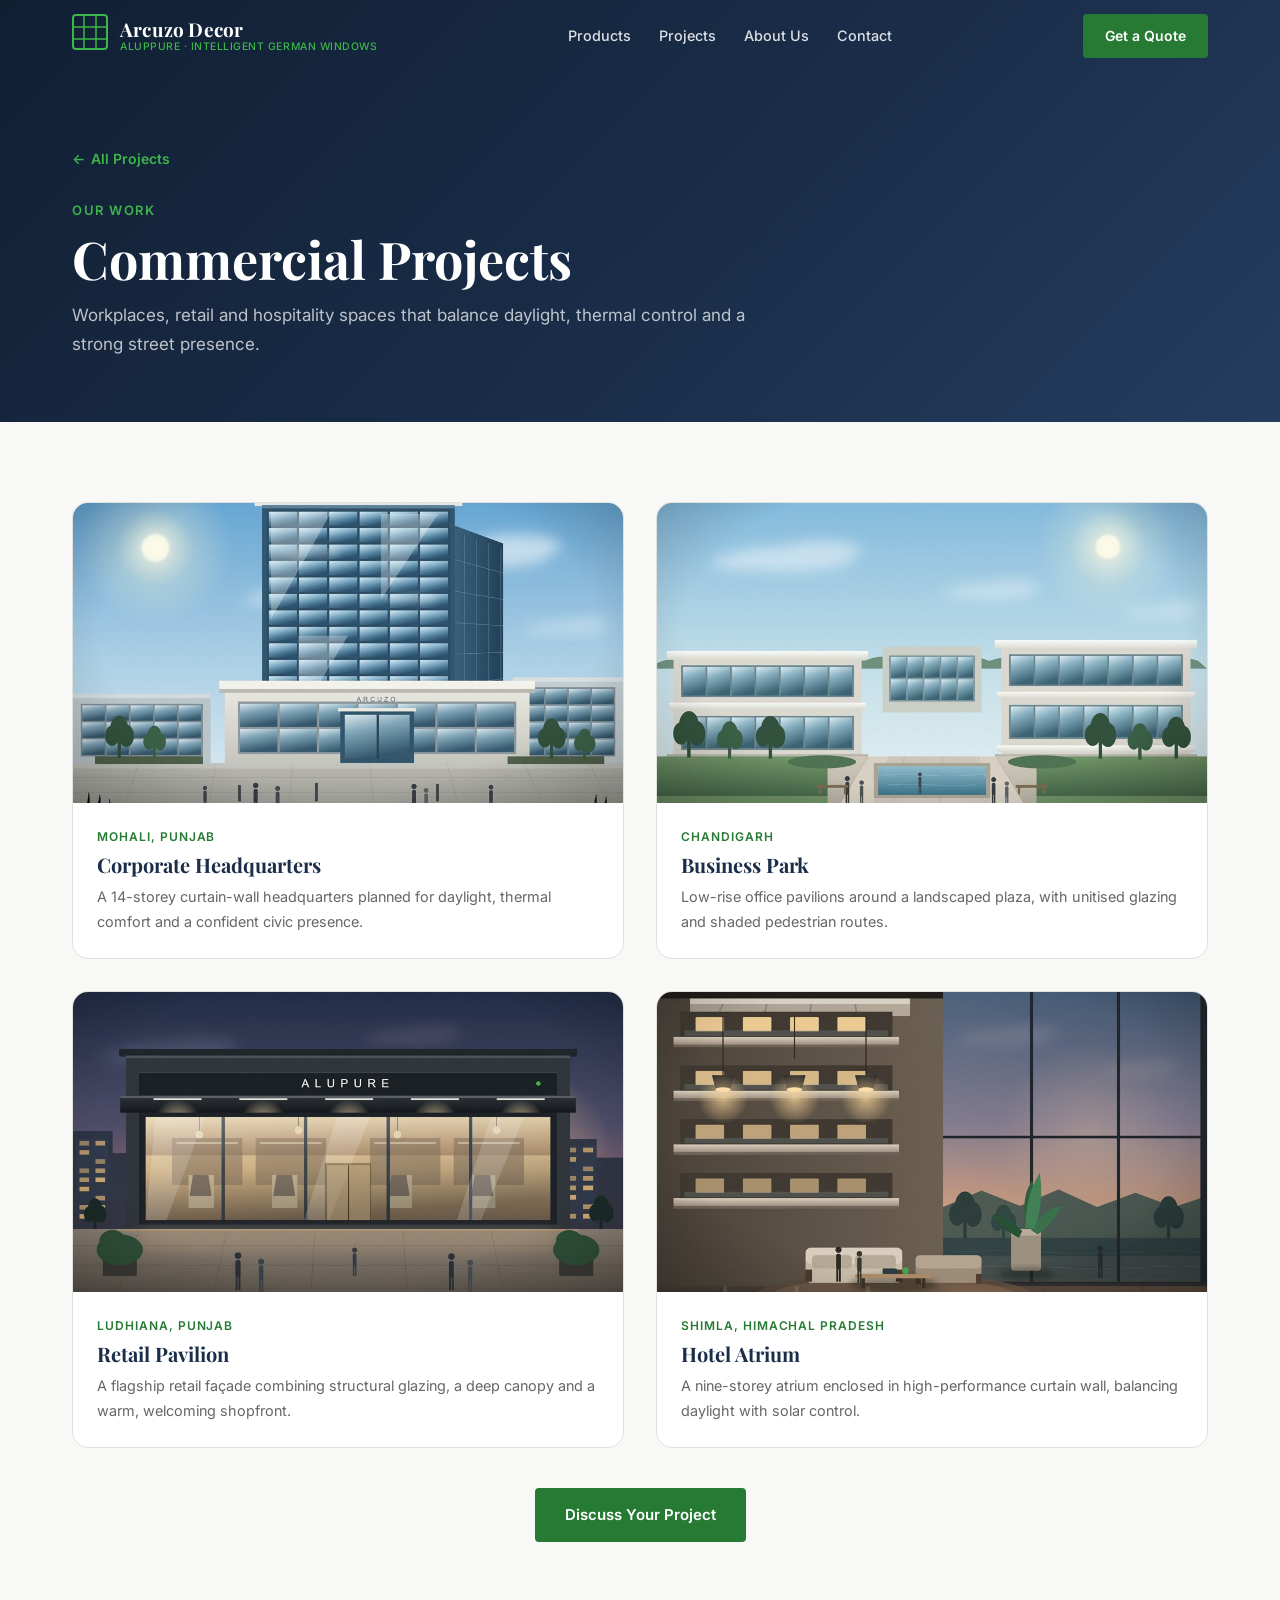
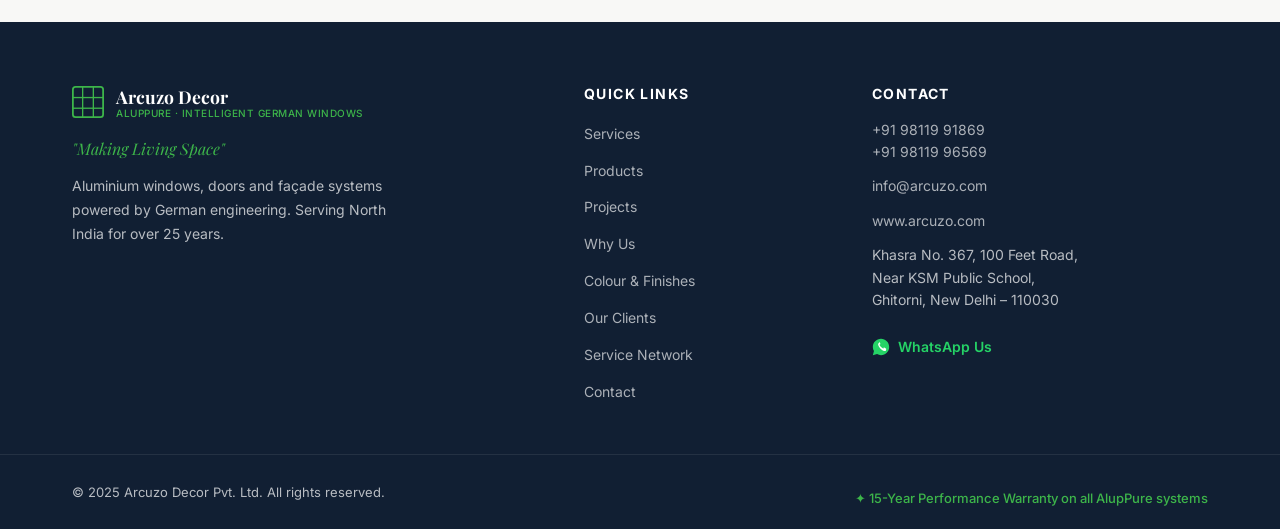
==== commercialproject.html @ b313586d "sections improved" ====
<!DOCTYPE html>
<html lang="en-GB">
<head>
  <meta charset="UTF-8" />
  <meta name="viewport" content="width=device-width, initial-scale=1.0" />
  <script>document.documentElement.classList.add('js');</script>
  <title>Commercial Projects – Arcuzo Decor</title>
  <meta name="description" content="Explore Arcuzo Decor's commercial aluminium glazing projects – offices, retail and hospitality spaces across North India." />
  <link rel="preconnect" href="https://fonts.googleapis.com" />
  <link rel="preconnect" href="https://fonts.gstatic.com" crossorigin />
  <link href="https://fonts.googleapis.com/css2?family=Inter:wght@300;400;500;600;700&family=Playfair+Display:wght@400;600;700&display=swap" rel="stylesheet" />
  <link rel="stylesheet" href="css/style.css" />
</head>
<body>

  <a href="#main" class="skip-link">Skip to content</a>

  <!-- ═══════════════════════════════ HEADER ═══════════════════════════════ -->
  <header id="site-header" role="banner">
    <div class="header-inner container">

      <a href="index.html#hero" class="logo" aria-label="Arcuzo Decor – Home">
        <span class="logo-icon" aria-hidden="true">
          <svg width="36" height="36" viewBox="0 0 36 36" fill="none" xmlns="http://www.w3.org/2000/svg" focusable="false">
            <rect x="1" y="1" width="34" height="34" rx="3" stroke="#3db54a" stroke-width="2"/>
            <line x1="12" y1="1" x2="12" y2="35" stroke="#3db54a" stroke-width="1.5"/>
            <line x1="24" y1="1" x2="24" y2="35" stroke="#3db54a" stroke-width="1.5"/>
            <line x1="1" y1="13" x2="35" y2="13" stroke="#3db54a" stroke-width="1.5"/>
            <line x1="1" y1="25" x2="35" y2="25" stroke="#3db54a" stroke-width="1.5"/>
          </svg>
        </span>
        <span class="logo-text">
          <span class="logo-brand">Arcuzo Decor</span>
          <span class="logo-sub">AlupPure · Intelligent German Windows</span>
        </span>
      </a>

      <nav id="main-nav" aria-label="Main navigation">
        <ul role="list">
          <li><a href="index.html#products">Products</a></li>
          <li><a href="index.html#projects">Projects</a></li>
          <li><a href="index.html#why-us">About Us</a></li>
          <li><a href="index.html#contact">Contact</a></li>
        </ul>
      </nav>

      <div class="header-actions">
        <a href="index.html#contact" class="btn btn-primary btn-sm">Get a Quote</a>
        <button
          id="hamburger"
          class="hamburger"
          aria-label="Toggle navigation menu"
          aria-expanded="false"
          aria-controls="main-nav"
        >
          <span class="hamburger-bar"></span>
          <span class="hamburger-bar"></span>
          <span class="hamburger-bar"></span>
        </button>
      </div>

    </div>
  </header>

  <main id="main" tabindex="-1">

    <!-- ═══════════════════════════ PAGE HERO ═══════════════════════════════ -->
    <section class="project-page-hero" aria-labelledby="page-heading">
      <div class="container">
        <a href="index.html#projects" class="back-link">
          <span aria-hidden="true">←</span> All Projects
        </a>
        <p class="section-eyebrow">Our Work</p>
        <h1 id="page-heading">Commercial Projects</h1>
        <p class="project-page-intro">
          Workplaces, retail and hospitality spaces that balance daylight,
          thermal control and a strong street presence.
        </p>
      </div>
    </section>

    <!-- ═══════════════════════════ PROJECT LIST ════════════════════════════ -->
    <section class="project-page-list" aria-label="Commercial project list">
      <div class="container">
        <div class="projects-grid">

          <article class="project-card fade-in">
            <div class="project-card-image">
              <img
                src="assets/images/projects/commercial-corporate-headquarters.jpg"
                alt="Glass corporate headquarters tower rising above a landscaped public plaza"
                width="1000"
                height="625"
                loading="lazy"
              />
            </div>
            <div class="project-card-body">
              <p class="project-location">Mohali, Punjab</p>
              <h2 class="project-name">Corporate Headquarters</h2>
              <p class="project-desc">
                A 14-storey curtain-wall headquarters planned for daylight,
                thermal comfort and a confident civic presence.
              </p>
            </div>
          </article>

          <article class="project-card fade-in">
            <div class="project-card-image">
              <img
                src="assets/images/projects/commercial-business-park.jpg"
                alt="Low-rise glass office pavilions around a landscaped business park plaza"
                width="1000"
                height="625"
                loading="lazy"
              />
            </div>
            <div class="project-card-body">
              <p class="project-location">Chandigarh</p>
              <h2 class="project-name">Business Park</h2>
              <p class="project-desc">
                Low-rise office pavilions around a landscaped plaza, with
                unitised glazing and shaded pedestrian routes.
              </p>
            </div>
          </article>

          <article class="project-card fade-in">
            <div class="project-card-image">
              <img
                src="assets/images/projects/commercial-retail-pavilion.jpg"
                alt="Flagship retail pavilion at dusk with a glowing glass storefront and deep canopy"
                width="1000"
                height="625"
                loading="lazy"
              />
            </div>
            <div class="project-card-body">
              <p class="project-location">Ludhiana, Punjab</p>
              <h2 class="project-name">Retail Pavilion</h2>
              <p class="project-desc">
                A flagship retail façade combining structural glazing, a deep
                canopy and a warm, welcoming shopfront.
              </p>
            </div>
          </article>

          <article class="project-card fade-in">
            <div class="project-card-image">
              <img
                src="assets/images/projects/commercial-hotel-atrium.jpg"
                alt="Hotel atrium with a multi-storey glass wall, indoor trees and lounge seating"
                width="1000"
                height="625"
                loading="lazy"
              />
            </div>
            <div class="project-card-body">
              <p class="project-location">Shimla, Himachal Pradesh</p>
              <h2 class="project-name">Hotel Atrium</h2>
              <p class="project-desc">
                A nine-storey atrium enclosed in high-performance curtain
                wall, balancing daylight with solar control.
              </p>
            </div>
          </article>

        </div><!-- /projects-grid -->

        <div class="projects-cta text-center">
          <a href="index.html#contact" class="btn btn-primary">Discuss Your Project</a>
        </div>
      </div>
    </section>

  </main>


  <!-- ═══════════════════════════════ FOOTER ════════════════════════════════ -->
  <footer id="site-footer" role="contentinfo">
    <div class="container footer-inner">

      <div class="footer-brand">
        <a href="index.html#hero" class="footer-logo" aria-label="Arcuzo Decor – Home">
          <svg width="32" height="32" viewBox="0 0 36 36" fill="none" xmlns="http://www.w3.org/2000/svg" aria-hidden="true" focusable="false">
            <rect x="1" y="1" width="34" height="34" rx="3" stroke="#3db54a" stroke-width="2"/>
            <line x1="12" y1="1" x2="12" y2="35" stroke="#3db54a" stroke-width="1.5"/>
            <line x1="24" y1="1" x2="24" y2="35" stroke="#3db54a" stroke-width="1.5"/>
            <line x1="1" y1="13" x2="35" y2="13" stroke="#3db54a" stroke-width="1.5"/>
            <line x1="1" y1="25" x2="35" y2="25" stroke="#3db54a" stroke-width="1.5"/>
          </svg>
          <span class="footer-logo-text">
            <span>Arcuzo Decor</span>
            <span class="footer-logo-sub">AlupPure · Intelligent German Windows</span>
          </span>
        </a>
        <p class="footer-tagline">"Making Living Space"</p>
        <p class="footer-desc">
          Aluminium windows, doors and façade systems powered by German engineering.
          Serving North India for over 25 years.
        </p>
      </div>

      <nav class="footer-nav" aria-label="Footer navigation">
        <h3>Quick Links</h3>
        <ul role="list">
          <li><a href="index.html#services">Services</a></li>
          <li><a href="index.html#products">Products</a></li>
          <li><a href="index.html#projects">Projects</a></li>
          <li><a href="index.html#why-us">Why Us</a></li>
          <li><a href="index.html#finishes">Colour &amp; Finishes</a></li>
          <li><a href="index.html#clients">Our Clients</a></li>
          <li><a href="index.html#network">Service Network</a></li>
          <li><a href="index.html#contact">Contact</a></li>
        </ul>
      </nav>

      <div class="footer-contact">
        <h3>Contact</h3>
        <address>
          <p>
            <a href="tel:+919811991869">+91 98119 91869</a><br />
            <a href="tel:+919811996569">+91 98119 96569</a>
          </p>
          <p><a href="mailto:info@arcuzo.com">info@arcuzo.com</a></p>
          <p>
            <a href="https://www.arcuzo.com" target="_blank" rel="noopener noreferrer">www.arcuzo.com</a>
          </p>
          <p>
            Khasra No. 367, 100 Feet Road,<br />
            Near KSM Public School,<br />
            Ghitorni, New Delhi – 110030
          </p>
        </address>
        <a
          href="https://wa.me/919811991869?text=Hello%2C%20I%27m%20interested%20in%20AlupPure%20windows%20and%20doors."
          class="footer-whatsapp"
          target="_blank"
          rel="noopener noreferrer"
          aria-label="Chat on WhatsApp"
        >
          <svg width="18" height="18" viewBox="0 0 22 22" fill="none" xmlns="http://www.w3.org/2000/svg" aria-hidden="true">
            <path d="M11 1C5.48 1 1 5.48 1 11C1 12.83 1.52 14.54 2.4 16L1 21L6.2 19.64C7.6 20.49 9.24 21 11 21C16.52 21 21 16.52 21 11C21 5.48 16.52 1 11 1Z" fill="#25D366"/>
            <path d="M8.5 6.5C8.5 6.5 7.5 6.5 7.5 7.5C7.5 8.5 8 10.5 10.5 13C13 15.5 15 16 16 16C17 16 17 15 17 15L17.5 13.5C17.5 13.5 17.5 13 17 12.75L15 11.75C15 11.75 14.5 11.5 14.25 12L13.75 13C13.75 13 12 12 11 11C10 10 9 8.25 9 8.25L10 7.75C10.5 7.5 10.25 7 10.25 7L9.25 5C9 4.5 8.5 6.5 8.5 6.5Z" fill="white"/>
          </svg>
          WhatsApp Us
        </a>
      </div>

    </div>

    <div class="footer-bottom">
      <div class="container footer-bottom-inner">
        <p>© 2025 Arcuzo Decor Pvt. Ltd. All rights reserved.</p>
        <p class="footer-warranty">✦ 15-Year Performance Warranty on all AlupPure systems</p>
      </div>
    </div>
  </footer>

  <script src="js/main.js"></script>
</body>
</html>
---- css/style.css ----
/* ============================================================
   Arcuzo Decor – AlupPure Website Stylesheet
   Author: Arcuzo Decor Pvt. Ltd.
   ============================================================ */

/* ── Custom Properties ──────────────────────────────────────── */
:root {
  --navy:       #1a2e4a;
  --navy-dark:  #111f33;
  --navy-light: #243d5f;
  --green:      #3db54a; /* bright brand accent – dark surfaces only */
  --green-ink:  #267a33; /* accessible green for text/buttons on light */
  --green-dark: #1f6129;
  --charcoal:   #2c2c2c;
  --off-white:  #f8f8f6;
  --white:      #ffffff;
  --text:       #333333;
  --text-muted: #666666;
  --border:     #e0e0dc;
  --shadow-sm:  0 2px 8px rgba(0, 0, 0, 0.08);
  --shadow-md:  0 4px 20px rgba(0, 0, 0, 0.12);
  --shadow-lg:  0 8px 40px rgba(0, 0, 0, 0.16);
  --radius-sm:  4px;
  --radius-md:  8px;
  --radius-lg:  16px;
  --transition: 0.25s ease;
  --header-h:   72px;
}

/* ── Reset ──────────────────────────────────────────────────── */
*,
*::before,
*::after {
  box-sizing: border-box;
  margin: 0;
  padding: 0;
}

html {
  scroll-behavior: smooth;
  scroll-padding-top: var(--header-h);
}

body {
  font-family: 'Inter', system-ui, -apple-system, sans-serif;
  font-size: clamp(0.9rem, 1vw + 0.5rem, 1.0625rem);
  line-height: 1.7;
  color: var(--text);
  background-color: var(--white);
  overflow-x: hidden;
}

img,
video {
  max-width: 100%;
  height: auto;
  display: block;
}

a {
  color: inherit;
  text-decoration: none;
}

ul[role="list"],
ul.finishes-list,
ul.states-list {
  list-style: none;
}

address {
  font-style: normal;
}

button {
  cursor: pointer;
  border: none;
  background: transparent;
  font-family: inherit;
}

/* ── Utility ────────────────────────────────────────────────── */
.container {
  max-width: 1200px;
  margin-inline: auto;
  padding-inline: clamp(1rem, 4vw, 2rem);
}

.text-center {
  text-align: center;
}

.sr-only {
  position: absolute;
  width: 1px;
  height: 1px;
  padding: 0;
  margin: -1px;
  overflow: hidden;
  clip: rect(0, 0, 0, 0);
  white-space: nowrap;
  border: 0;
}

/* ── Typography ─────────────────────────────────────────────── */
h1,
h2,
h3,
h4 {
  font-family: 'Playfair Display', Georgia, serif;
  line-height: 1.2;
  color: var(--navy);
  font-weight: 700;
}

h1 { font-size: clamp(2rem, 5vw + 0.5rem, 3.75rem); }
h2 { font-size: clamp(1.6rem, 3vw + 0.5rem, 2.5rem); margin-bottom: 1rem; }
h3 { font-size: clamp(1.1rem, 1.5vw + 0.5rem, 1.375rem); }
h4 { font-size: 1rem; font-weight: 600; }

p + p { margin-top: 0.75rem; }

.section-eyebrow {
  display: block;
  font-size: 0.8125rem;
  font-weight: 600;
  letter-spacing: 0.12em;
  text-transform: uppercase;
  color: var(--green-ink);
  margin-bottom: 0.5rem;
}

.section-intro {
  max-width: 640px;
  margin-inline: auto;
  margin-bottom: 3rem;
  color: var(--text-muted);
}

/* ── Buttons ────────────────────────────────────────────────── */
.btn {
  display: inline-flex;
  align-items: center;
  gap: 0.5rem;
  padding: 0.75rem 1.75rem;
  border-radius: var(--radius-sm);
  font-size: 0.9375rem;
  font-weight: 600;
  font-family: 'Inter', sans-serif;
  cursor: pointer;
  transition: background var(--transition), color var(--transition),
              transform var(--transition), box-shadow var(--transition);
  text-decoration: none;
  white-space: nowrap;
  border: 2px solid transparent;
}

.btn:focus-visible {
  outline: 3px solid var(--green-ink);
  outline-offset: 3px;
}

.btn-outline-light:focus-visible,
.header-actions .btn:focus-visible {
  outline-color: var(--green);
}

/* Skip link (visible on keyboard focus) */
.skip-link {
  position: fixed;
  top: 0;
  left: 1rem;
  z-index: 2000;
  transform: translateY(-150%);
  background: var(--navy-dark);
  color: var(--white);
  font-weight: 600;
  padding: 0.75rem 1.25rem;
  border-radius: 0 0 var(--radius-sm) var(--radius-sm);
  transition: transform 0.2s ease;
}

.skip-link:focus {
  transform: translateY(0);
  outline: 3px solid var(--green);
  outline-offset: 2px;
}

.btn-primary {
  background: var(--green-ink);
  color: var(--white);
  border-color: var(--green-ink);
}

.btn-primary:hover {
  background: var(--green-dark);
  border-color: var(--green-dark);
  transform: translateY(-2px);
  box-shadow: 0 6px 20px rgba(38, 122, 51, 0.35);
}

.btn-outline-light {
  background: transparent;
  color: var(--white);
  border-color: rgba(255, 255, 255, 0.7);
}

.btn-outline-light:hover {
  background: rgba(255, 255, 255, 0.12);
  border-color: var(--white);
  transform: translateY(-2px);
}

.btn-sm {
  padding: 0.5rem 1.25rem;
  font-size: 0.875rem;
}

.btn-full {
  width: 100%;
  justify-content: center;
}

/* ── HEADER ─────────────────────────────────────────────────── */
#site-header {
  position: fixed;
  top: 0;
  left: 0;
  right: 0;
  z-index: 1000;
  height: var(--header-h);
  transition: background var(--transition), box-shadow var(--transition),
              backdrop-filter var(--transition);
  background: transparent;
}

#site-header.scrolled {
  background: rgba(17, 31, 51, 0.92);
  backdrop-filter: blur(10px);
  -webkit-backdrop-filter: blur(10px);
  box-shadow: 0 2px 20px rgba(0, 0, 0, 0.3);
}

.header-inner {
  display: flex;
  align-items: center;
  justify-content: space-between;
  height: 100%;
  gap: 1.5rem;
}

/* Logo */
.logo {
  display: flex;
  align-items: center;
  gap: 0.75rem;
  text-decoration: none;
  flex-shrink: 0;
}

.logo-text {
  display: flex;
  flex-direction: column;
  line-height: 1.15;
}

.logo-brand {
  font-family: 'Playfair Display', serif;
  font-size: 1.1875rem;
  font-weight: 700;
  color: var(--white);
  letter-spacing: 0.01em;
}

.logo-sub {
  font-size: 0.65rem;
  color: var(--green);
  font-weight: 500;
  letter-spacing: 0.05em;
  text-transform: uppercase;
}

/* Nav */
#main-nav ul {
  display: flex;
  gap: 0.25rem;
  align-items: center;
}

#main-nav a {
  color: rgba(255, 255, 255, 0.85);
  font-size: 0.9rem;
  font-weight: 500;
  padding: 0.4rem 0.75rem;
  border-radius: var(--radius-sm);
  transition: color var(--transition), background var(--transition);
}

#main-nav a:hover,
#main-nav a:focus-visible {
  color: var(--white);
  background: rgba(255, 255, 255, 0.1);
}

#main-nav a:focus-visible {
  outline: 2px solid var(--green);
  outline-offset: 2px;
}

/* Header Actions */
.header-actions {
  display: flex;
  align-items: center;
  gap: 1rem;
}

/* Hamburger */
.hamburger {
  display: none;
  flex-direction: column;
  gap: 5px;
  padding: 8px;
  border-radius: var(--radius-sm);
  transition: background var(--transition);
}

.hamburger:hover {
  background: rgba(255, 255, 255, 0.1);
}

.hamburger:focus-visible {
  outline: 2px solid var(--green);
  outline-offset: 2px;
}

.hamburger-bar {
  display: block;
  width: 22px;
  height: 2px;
  background: var(--white);
  border-radius: 2px;
  transition: transform var(--transition), opacity var(--transition);
}

.hamburger[aria-expanded="true"] .hamburger-bar:nth-child(1) {
  transform: translateY(7px) rotate(45deg);
}

.hamburger[aria-expanded="true"] .hamburger-bar:nth-child(2) {
  opacity: 0;
  transform: scaleX(0);
}

.hamburger[aria-expanded="true"] .hamburger-bar:nth-child(3) {
  transform: translateY(-7px) rotate(-45deg);
}

/* ── HERO ───────────────────────────────────────────────────── */
#hero {
  position: relative;
  min-height: 100svh;
  display: flex;
  align-items: center;
  justify-content: center;
  overflow: hidden;
}

.hero-media {
  position: absolute;
  inset: 0;
  z-index: 0;
}

.hero-video {
  width: 100%;
  height: 100%;
  object-fit: cover;
}

.hero-overlay {
  position: absolute;
  inset: 0;
  background: linear-gradient(
    135deg,
    rgba(17, 31, 51, 0.78) 0%,
    rgba(17, 31, 51, 0.55) 60%,
    rgba(17, 31, 51, 0.72) 100%
  );
}

.hero-content {
  position: relative;
  z-index: 1;
  text-align: center;
  padding-top: calc(var(--header-h) + 2rem);
  padding-bottom: 4rem;
}

.hero-content .eyebrow {
  display: inline-block;
  font-size: 0.8125rem;
  font-weight: 600;
  letter-spacing: 0.15em;
  text-transform: uppercase;
  color: var(--green);
  margin-bottom: 1.25rem;
  padding: 0.4rem 1rem;
  border: 1px solid var(--green);
  border-radius: 100px;
}

.hero-content h1 {
  color: var(--white);
  max-width: 900px;
  margin-inline: auto;
  margin-bottom: 1.25rem;
  text-shadow: 0 2px 12px rgba(0, 0, 0, 0.3);
}

.hero-sub {
  color: rgba(255, 255, 255, 0.82);
  max-width: 600px;
  margin-inline: auto;
  margin-bottom: 2.5rem;
  font-size: clamp(1rem, 1.2vw + 0.5rem, 1.125rem);
}

.hero-ctas {
  display: flex;
  gap: 1rem;
  justify-content: center;
  flex-wrap: wrap;
}

.scroll-hint {
  position: absolute;
  bottom: 2rem;
  left: 50%;
  transform: translateX(-50%);
  z-index: 1;
}

.scroll-dot {
  display: block;
  width: 6px;
  height: 6px;
  background: var(--green);
  border-radius: 50%;
  animation: scrollBounce 1.8s ease-in-out infinite;
  margin: 0 auto;
}

@keyframes scrollBounce {
  0%, 100% { transform: translateY(0); opacity: 1; }
  50%        { transform: translateY(10px); opacity: 0.4; }
}

/* ── SERVICES / USP STRIP ───────────────────────────────────── */
#services {
  background: var(--navy);
  padding: 3.5rem 0;
}

.usp-strip {
  display: grid;
  grid-template-columns: repeat(auto-fit, minmax(220px, 1fr));
  gap: 2rem;
  list-style: none;
}

.usp-item {
  display: flex;
  flex-direction: column;
  align-items: center;
  text-align: center;
  gap: 0.75rem;
  padding: 1.5rem 1rem;
  border-radius: var(--radius-md);
  transition: background var(--transition);
}

.usp-item:hover {
  background: rgba(255, 255, 255, 0.06);
}

.usp-icon {
  color: var(--green);
  flex-shrink: 0;
}

.usp-title {
  color: var(--white);
  font-size: 1rem;
  font-weight: 700;
  font-family: 'Playfair Display', serif;
}

.usp-desc {
  color: rgba(255, 255, 255, 0.65);
  font-size: 0.875rem;
  line-height: 1.5;
}

/* ── ABOUT (merged into Why Us) ─────────────────────────────── */
.about-grid {
  display: grid;
  grid-template-columns: 1fr 1fr;
  gap: clamp(2rem, 5vw, 4rem);
  align-items: center;
}

.about-image {
  position: relative;
  border-radius: var(--radius-lg);
  overflow: hidden;
  aspect-ratio: 4 / 5;
}

.about-image img {
  width: 100%;
  height: 100%;
  object-fit: cover;
  border-radius: var(--radius-lg);
  box-shadow: var(--shadow-lg);
}

.about-image-badge {
  position: absolute;
  bottom: 1.5rem;
  right: 1.5rem;
  background: var(--green-ink);
  color: var(--white);
  border-radius: var(--radius-md);
  padding: 1rem 1.25rem;
  text-align: center;
  box-shadow: var(--shadow-md);
}

.badge-number {
  display: block;
  font-family: 'Playfair Display', serif;
  font-size: 2rem;
  font-weight: 700;
  line-height: 1;
}

.badge-label {
  font-size: 0.75rem;
  font-weight: 600;
  text-transform: uppercase;
  letter-spacing: 0.05em;
  opacity: 0.9;
}

.about-content p {
  color: var(--text-muted);
  margin-bottom: 1rem;
}

.about-motto {
  font-family: 'Playfair Display', serif;
  font-size: 1.125rem;
  color: var(--navy) !important;
  border-left: 3px solid var(--green-ink);
  padding-left: 1rem;
  margin: 1.25rem 0 !important;
  font-style: italic;
}

.about-tagline-quote {
  font-style: italic;
  color: var(--text-muted);
  font-size: 0.9375rem;
  border-left: 3px solid var(--border);
  padding-left: 1rem;
  margin-top: 1.25rem !important;
}

/* Values */
.values-grid {
  display: grid;
  grid-template-columns: repeat(3, 1fr);
  gap: 1rem;
  margin-top: 2rem;
}

.value-card {
  background: var(--white);
  border-radius: var(--radius-md);
  padding: 1.25rem 1rem;
  box-shadow: var(--shadow-sm);
  text-align: center;
  transition: box-shadow var(--transition), transform var(--transition);
}

.value-card:hover {
  box-shadow: var(--shadow-md);
  transform: translateY(-3px);
}

.value-icon {
  color: var(--green-ink);
  margin-bottom: 0.75rem;
  display: flex;
  justify-content: center;
}

.value-card h3 {
  font-size: 0.9375rem;
  margin-bottom: 0.4rem;
  color: var(--navy);
}

.value-card p {
  font-size: 0.8125rem;
  color: var(--text-muted);
  margin: 0 !important;
}

/* ── PRODUCTS ───────────────────────────────────────────────── */
#products {
  padding: 5rem 0;
  background: var(--white);
}

.products-grid {
  display: grid;
  grid-template-columns: repeat(4, minmax(0, 1fr));
  gap: 1.75rem;
  margin-top: 1rem;
}

.product-card {
  background: var(--white);
  border: 1px solid var(--border);
  border-radius: var(--radius-lg);
  overflow: hidden;
  display: flex;
  flex-direction: column;
  transition: box-shadow var(--transition), transform var(--transition);
}

.product-card:hover {
  box-shadow: var(--shadow-lg);
  transform: translateY(-6px);
}

.product-card-image {
  position: relative;
  height: 220px;
  overflow: hidden;
}

.product-card-image img {
  width: 100%;
  height: 100%;
  object-fit: cover;
  transition: transform 0.4s ease;
}

.product-card:hover .product-card-image img {
  transform: scale(1.05);
}

.product-badge {
  position: absolute;
  top: 0.75rem;
  left: 0.75rem;
  background: var(--green-ink);
  color: var(--white);
  font-size: 0.7rem;
  font-weight: 700;
  letter-spacing: 0.08em;
  text-transform: uppercase;
  padding: 0.25rem 0.625rem;
  border-radius: 100px;
}

.product-card-body {
  padding: 1.5rem;
  display: flex;
  flex-direction: column;
  flex-grow: 1;
}

.product-name {
  font-size: 1.125rem;
  margin-bottom: 0.5rem;
  color: var(--navy);
}

.product-category {
  font-size: 0.75rem;
  color: var(--green-ink);
  font-weight: 600;
  letter-spacing: 0.08em;
  text-transform: uppercase;
  margin-bottom: 0.35rem;
}

.product-desc {
  font-size: 0.9rem;
  color: var(--text-muted);
  margin-bottom: 1.25rem;
  flex-grow: 1;
}

.product-enquire {
  display: inline-flex;
  align-items: center;
  gap: 0.4rem;
  font-size: 0.875rem;
  font-weight: 600;
  color: var(--navy);
  border: 1.5px solid var(--border);
  border-radius: var(--radius-sm);
  padding: 0.5rem 1rem;
  align-self: flex-start;
  margin-top: auto;
  transition: border-color var(--transition), color var(--transition),
              background var(--transition);
}

.product-enquire:hover {
  border-color: var(--green-ink);
  color: var(--green-ink);
  background: rgba(38, 122, 51, 0.06);
}

.product-enquire:focus-visible {
  outline: 2px solid var(--green-ink);
  outline-offset: 2px;
}

/* ── WHY US ─────────────────────────────────────────────────── */
#why-us {
  padding: 5rem 0;
  background: var(--navy);
}

/* Matches the "Our Work" section-eyebrow styling */
#why-us #why-us-heading {
  font-family: 'Inter', system-ui, -apple-system, sans-serif;
  font-size: 0.8125rem;
  font-weight: 600;
  letter-spacing: 0.12em;
  line-height: 1.7;
  text-transform: uppercase;
  color: var(--green);
  margin-bottom: 0.5rem;
}
#why-us .section-intro { color: rgba(255, 255, 255, 0.65); }

/* About content merged into Why Us */
#why-us .about-content p { color: rgba(255, 255, 255, 0.68); }
#why-us .about-content .about-motto {
  color: var(--white) !important;
  border-left-color: var(--green);
}
#why-us .about-content .about-tagline-quote {
  color: rgba(255, 255, 255, 0.6);
  border-left-color: rgba(255, 255, 255, 0.2);
}
#why-us .value-card {
  background: rgba(255, 255, 255, 0.05);
  border: 1px solid rgba(255, 255, 255, 0.08);
  box-shadow: none;
}
#why-us .value-card:hover {
  background: rgba(255, 255, 255, 0.09);
  border-color: rgba(61, 181, 74, 0.4);
  box-shadow: none;
}
#why-us .value-card h3 { color: var(--white); }
#why-us .value-card p { color: rgba(255, 255, 255, 0.6); }
#why-us .value-icon { color: var(--green); }

.why-us-features { margin-top: 4rem; }

.why-us-subheading {
  font-size: clamp(1.5rem, 2.5vw, 2rem);
  margin-bottom: 2rem;
  color: var(--white);
}

.features-grid {
  display: grid;
  grid-template-columns: repeat(auto-fill, minmax(240px, 1fr));
  gap: 1.5rem;
  list-style: none;
}

.feature-card {
  background: rgba(255, 255, 255, 0.05);
  border: 1px solid rgba(255, 255, 255, 0.08);
  border-radius: var(--radius-md);
  padding: 1.75rem 1.5rem;
  transition: background var(--transition), border-color var(--transition),
              transform var(--transition);
}

.feature-card:hover {
  background: rgba(255, 255, 255, 0.09);
  border-color: rgba(61, 181, 74, 0.4);
  transform: translateY(-4px);
}

.feature-icon {
  color: var(--green);
  margin-bottom: 1rem;
}

.feature-card h3 {
  color: var(--white);
  font-size: 1rem;
  margin-bottom: 0.5rem;
}

.feature-card p {
  color: rgba(255, 255, 255, 0.6);
  font-size: 0.875rem;
}

/* ── PROJECTS ───────────────────────────────────────────────── */
#projects {
  padding: 5rem 0;
  background: var(--off-white);
}

.projects-grid {
  display: grid;
  grid-template-columns: repeat(2, minmax(0, 1fr));
  gap: 2rem;
}

.project-card {
  background: var(--white);
  border: 1px solid var(--border);
  border-radius: var(--radius-lg);
  overflow: hidden;
  display: flex;
  flex-direction: column;
  transition: box-shadow var(--transition), transform var(--transition);
}

.project-card:hover {
  box-shadow: var(--shadow-lg);
  transform: translateY(-6px);
}

.project-card-image {
  height: 300px;
  overflow: hidden;
}

.project-card-image img {
  width: 100%;
  height: 100%;
  object-fit: cover;
  transition: transform 0.45s ease;
}

.project-card:hover .project-card-image img {
  transform: scale(1.05);
}

.project-card-body {
  padding: 1.5rem;
  display: flex;
  flex-direction: column;
  flex-grow: 1;
}

.project-location {
  font-size: 0.75rem;
  color: var(--green-ink);
  font-weight: 600;
  letter-spacing: 0.08em;
  text-transform: uppercase;
  margin-bottom: 0.35rem;
}

.project-name {
  font-size: 1.25rem;
  color: var(--navy);
  margin-bottom: 0.5rem;
}

.project-desc {
  font-size: 0.9rem;
  color: var(--text-muted);
}

.projects-cta {
  margin-top: 2.5rem;
}

/* Projects overview (home page) */
.projects-overview {
  display: grid;
  grid-template-columns: repeat(2, minmax(0, 1fr));
  gap: 2rem;
}

.projects-overview .project-card-image {
  height: 340px;
}

.projects-overview .project-card-body {
  padding: 2rem;
}

.projects-overview .project-name {
  font-size: clamp(1.35rem, 2vw, 1.75rem);
}

.projects-overview .project-desc {
  margin-bottom: 1.5rem;
}

.project-know-more {
  margin-top: auto;
  align-self: flex-start;
}

/* Project detail pages */
.project-page-hero {
  padding: calc(var(--header-h) + 4.5rem) 0 4rem;
  background: linear-gradient(135deg, var(--navy-dark) 0%, var(--navy) 58%, var(--navy-light) 100%);
}

.project-page-hero .section-eyebrow {
  color: var(--green);
}

.project-page-hero h1 {
  font-family: 'Playfair Display', serif;
  font-size: clamp(2rem, 5vw, 3.25rem);
  line-height: 1.15;
  color: var(--white);
  margin-bottom: 0.75rem;
}

.project-page-intro {
  max-width: 62ch;
  color: rgba(255, 255, 255, 0.72);
}

.back-link {
  display: inline-flex;
  align-items: center;
  gap: 0.4rem;
  font-size: 0.875rem;
  font-weight: 600;
  color: var(--green);
  margin-bottom: 1.75rem;
}

.back-link:hover {
  color: var(--white);
}

.back-link:focus-visible {
  outline: 2px solid var(--green);
  outline-offset: 3px;
}

.project-page-list {
  padding: 5rem 0;
  background: var(--off-white);
}

/* ── FINISHES ───────────────────────────────────────────────── */
#finishes {
  padding: 5rem 0;
  background: var(--white);
}

.finishes-grid {
  display: grid;
  grid-template-columns: 1fr 1fr;
  gap: clamp(2rem, 5vw, 4rem);
  align-items: center;
}

.finishes-content h2 {
  margin-bottom: 1rem;
}

.finishes-content p {
  color: var(--text-muted);
  margin-bottom: 1.5rem;
}

.finishes-list {
  display: flex;
  flex-direction: column;
  gap: 1rem;
  margin-bottom: 2rem;
  list-style: none;
}

.finishes-list li {
  padding: 0.875rem 1rem;
  background: var(--off-white);
  border-radius: var(--radius-sm);
  border-left: 3px solid var(--green-ink);
  font-size: 0.9rem;
  color: var(--text);
}

/* ── FINISHES PALETTE SHOWCASE ──────────────────────────────── */
.palette-showcase {
  background: var(--off-white);
  border: 1px solid rgba(0, 0, 0, 0.08);
  border-radius: var(--radius-lg);
  padding: 1.75rem;
  box-shadow: var(--shadow-md);
  position: relative;
}

.palette-header {
  display: flex;
  flex-direction: column;
  gap: 0.875rem;
  margin-bottom: 1.25rem;
}

.palette-eyebrow {
  font-size: 0.75rem;
  font-weight: 700;
  text-transform: uppercase;
  letter-spacing: 0.08em;
  color: var(--green-ink);
}

.palette-heading {
  font-family: 'Playfair Display', serif;
  font-size: 1.35rem;
  font-weight: 600;
  color: var(--navy);
  margin-top: 0.15rem;
}

.palette-subtext {
  font-size: 0.825rem;
  color: var(--text-muted);
}

.palette-filters {
  display: flex;
  flex-wrap: wrap;
  gap: 0.4rem;
}

.palette-filter-btn {
  appearance: none;
  border: 1px solid rgba(26, 46, 74, 0.15);
  background: var(--white);
  color: var(--navy);
  font-family: 'Inter', sans-serif;
  font-size: 0.775rem;
  font-weight: 600;
  padding: 0.35rem 0.75rem;
  border-radius: 999px;
  cursor: pointer;
  transition: all 0.2s ease;
}

.palette-filter-btn:hover {
  background: var(--navy);
  color: var(--white);
  border-color: var(--navy);
}

.palette-filter-btn.active {
  background: var(--navy);
  color: var(--white);
  border-color: var(--navy);
  box-shadow: 0 2px 6px rgba(26, 46, 74, 0.2);
}

.swatches-grid {
  display: grid;
  grid-template-columns: repeat(4, 1fr);
  gap: 0.75rem;
  margin-bottom: 1.25rem;
}

.swatch-card {
  appearance: none;
  background: var(--white);
  border: 1.5px solid rgba(0, 0, 0, 0.08);
  border-radius: var(--radius-sm);
  padding: 0.5rem;
  display: flex;
  flex-direction: column;
  cursor: pointer;
  text-align: left;
  transition: transform 0.2s ease, box-shadow 0.2s ease, border-color 0.2s ease, opacity 0.25s ease;
  position: relative;
  outline: none;
}

.swatch-card:hover {
  transform: translateY(-2px);
  border-color: var(--navy);
  box-shadow: var(--shadow-sm);
}

.swatch-card:focus-visible {
  outline: 2px solid var(--green-ink);
  outline-offset: 2px;
}

.swatch-card.active {
  border-color: var(--green-ink);
  box-shadow: 0 0 0 2px var(--green-ink), 0 4px 12px rgba(38, 122, 51, 0.25);
  transform: translateY(-2px);
}

.swatch-card.is-hidden {
  display: none;
}

.swatch-color {
  width: 100%;
  height: 52px;
  border-radius: 4px;
  box-shadow: inset 0 0 0 1px rgba(0, 0, 0, 0.1);
  position: relative;
}

.swatch-color--light {
  box-shadow: inset 0 0 0 1px rgba(0, 0, 0, 0.18);
}

.swatch-info {
  display: flex;
  flex-direction: column;
  gap: 0.15rem;
  margin-top: 0.45rem;
}

.swatch-name {
  font-family: 'Inter', sans-serif;
  font-size: 0.72rem;
  font-weight: 600;
  color: var(--navy);
  line-height: 1.2;
  white-space: nowrap;
  overflow: hidden;
  text-overflow: ellipsis;
}

.swatch-tag {
  font-size: 0.625rem;
  font-weight: 700;
  text-transform: uppercase;
  letter-spacing: 0.04em;
}

.tag-metallic {
  color: #8a6418;
}

.tag-textured {
  color: #8e4336;
}

.tag-glossymatt {
  color: #1a2e4a;
}

.palette-footer {
  border-top: 1px solid rgba(0, 0, 0, 0.08);
  padding-top: 1rem;
  display: flex;
  flex-direction: column;
  gap: 0.65rem;
}

.palette-preview-bar {
  display: flex;
  align-items: center;
  gap: 0.875rem;
  background: var(--white);
  padding: 0.75rem 1rem;
  border-radius: var(--radius-sm);
  border: 1px solid rgba(0, 0, 0, 0.06);
}

.preview-chip {
  width: 36px;
  height: 36px;
  border-radius: 6px;
  flex-shrink: 0;
  box-shadow: 0 2px 6px rgba(0, 0, 0, 0.15), inset 0 0 0 1px rgba(0, 0, 0, 0.08);
  transition: background 0.3s ease;
}

.preview-details {
  display: flex;
  flex-direction: column;
  gap: 0.15rem;
}

.preview-name {
  font-size: 0.875rem;
  font-weight: 700;
  color: var(--navy);
}

.preview-meta {
  font-size: 0.725rem;
  color: var(--text-muted);
}

.palette-note {
  font-size: 0.75rem;
  color: var(--text-muted);
  text-align: center;
  margin: 0;
}

@media (max-width: 640px) {
  .swatches-grid {
    grid-template-columns: repeat(3, 1fr);
  }
}

@media (max-width: 480px) {
  .swatches-grid {
    grid-template-columns: repeat(2, 1fr);
  }
}

/* ── CLIENTS ────────────────────────────────────────────────── */
#clients {
  padding: 5rem 0;
  background: var(--off-white);
  overflow: hidden;
}

.clients-track-wrapper {
  overflow: hidden;
  mask-image: linear-gradient(to right, transparent 0%, black 10%, black 90%, transparent 100%);
  -webkit-mask-image: linear-gradient(to right, transparent 0%, black 10%, black 90%, transparent 100%);
  margin-block: 2.5rem 1rem;
}

.clients-track {
  display: flex;
  gap: 0;
  width: max-content;
  animation: tickerScroll 70s linear infinite;
}

@keyframes tickerScroll {
  from { transform: translateX(0); }
  to   { transform: translateX(-50%); }
}

.clients-track-wrapper:hover .clients-track {
  animation-play-state: paused;
}

.client-card {
  display: flex;
  flex-direction: column;
  align-items: center;
  justify-content: center;
  gap: 0.7rem;
  width: 190px;
  min-height: 122px;
  padding: 1.05rem 1rem 0.95rem;
  margin-right: 1.15rem;
  border: 1.5px solid var(--border);
  border-radius: var(--radius-md);
  background: var(--white);
  text-decoration: none;
  transition: border-color var(--transition), box-shadow var(--transition), transform var(--transition);
}

a.client-card:hover {
  border-color: var(--green-ink);
  box-shadow: var(--shadow-sm);
  transform: translateY(-2px);
}

a.client-card:focus-visible {
  outline: 2px solid var(--green-ink);
  outline-offset: 3px;
}

.client-logo-wrap {
  display: flex;
  align-items: center;
  justify-content: center;
  width: 100%;
  height: 46px;
}

.client-logo {
  width: auto;
  height: auto;
  max-width: 138px;
  max-height: 46px;
  object-fit: contain;
}

.client-name {
  display: flex;
  align-items: center;
  justify-content: center;
  min-height: 2.4em;
  font-family: 'Playfair Display', serif;
  font-size: 0.9375rem;
  font-weight: 600;
  line-height: 1.2;
  color: var(--navy);
  text-align: center;
}

.client-card--no-logo .client-name {
  font-size: 1.0625rem;
}

@media (max-width: 640px) {
  .client-card {
    width: 142px;
    min-height: 104px;
    padding: 0.85rem 0.6rem 0.75rem;
    margin-right: 0.8rem;
  }

  .client-logo-wrap { height: 36px; }

  .client-logo {
    max-width: 100px;
    max-height: 36px;
  }

  .client-name { font-size: 0.8125rem; }

  .client-card--no-logo .client-name { font-size: 0.9375rem; }
}

.clients-note {
  font-size: 0.875rem;
  color: var(--text-muted);
  font-style: italic;
  margin-top: 0.5rem;
}

/* ── NETWORK ────────────────────────────────────────────────── */
#network {
  padding: 5rem 0;
  background: var(--navy);
}

#network .section-eyebrow { color: var(--green); }
#network #network-heading { color: var(--white); margin-bottom: 3rem; }

.network-grid {
  display: grid;
  grid-template-columns: 1fr 2fr;
  gap: clamp(2rem, 5vw, 4rem);
  align-items: start;
}

.network-states h3,
.network-centres h3 {
  color: var(--white);
  margin-bottom: 1.25rem;
  font-size: 1.125rem;
  padding-bottom: 0.75rem;
  border-bottom: 2px solid var(--green);
  display: inline-block;
}

.states-list {
  display: flex;
  flex-direction: column;
  gap: 0.5rem;
}

.states-list li {
  color: rgba(255, 255, 255, 0.75);
  font-size: 0.9375rem;
  padding: 0.5rem 0;
  border-bottom: 1px solid rgba(255, 255, 255, 0.08);
  padding-left: 1.25rem;
  position: relative;
}

.states-list li::before {
  content: "";
  position: absolute;
  left: 0;
  top: 50%;
  transform: translateY(-50%);
  width: 6px;
  height: 6px;
  border-radius: 50%;
  background: var(--green);
}

.centres-grid {
  display: grid;
  grid-template-columns: repeat(auto-fill, minmax(200px, 1fr));
  gap: 1rem;
}

.centre-card {
  background: rgba(255, 255, 255, 0.05);
  border: 1px solid rgba(255, 255, 255, 0.1);
  border-radius: var(--radius-md);
  padding: 1.25rem;
  transition: background var(--transition), border-color var(--transition);
}

.centre-card:hover {
  background: rgba(255, 255, 255, 0.09);
  border-color: rgba(61, 181, 74, 0.4);
}

.centre-card h4 {
  color: var(--white);
  font-size: 0.9375rem;
  margin-bottom: 0.625rem;
  display: flex;
  align-items: center;
  gap: 0.5rem;
}

.badge-hq {
  background: var(--green-ink);
  color: var(--white);
  font-size: 0.6rem;
  font-weight: 700;
  letter-spacing: 0.05em;
  padding: 0.15rem 0.4rem;
  border-radius: 2px;
  font-family: 'Inter', sans-serif;
}

.centre-card address {
  color: rgba(255, 255, 255, 0.6);
  font-size: 0.8125rem;
  line-height: 1.6;
}

.centre-card a {
  color: var(--green);
  font-size: 0.8125rem;
  display: block;
  margin-top: 0.5rem;
  transition: color var(--transition);
}

.centre-card a:hover {
  color: #5dce69;
}

/* ── CONTACT ────────────────────────────────────────────────── */
#contact {
  padding: 5rem 0;
  background: var(--off-white);
}

.contact-grid {
  display: grid;
  grid-template-columns: 1fr 1.4fr;
  gap: clamp(2rem, 5vw, 4rem);
  align-items: start;
}

.contact-details h3 {
  margin-bottom: 1.5rem;
}

.contact-item {
  display: flex;
  gap: 0.875rem;
  margin-bottom: 1.25rem;
  align-items: flex-start;
}

.contact-icon {
  color: var(--green-ink);
  flex-shrink: 0;
  margin-top: 2px;
}

.contact-item > div {
  display: flex;
  flex-direction: column;
  gap: 0.15rem;
}

.contact-item strong {
  color: var(--navy);
  font-size: 0.8125rem;
  text-transform: uppercase;
  letter-spacing: 0.06em;
  font-weight: 700;
}

.contact-item a,
.contact-item span {
  font-size: 0.9375rem;
  color: var(--text-muted);
  transition: color var(--transition);
}

.contact-item a:hover { color: var(--green-ink); }

/* WhatsApp CTA */
.whatsapp-btn {
  display: inline-flex;
  align-items: center;
  gap: 0.625rem;
  margin-top: 1.5rem;
  background: #0e7a3f;
  color: var(--white);
  font-weight: 600;
  font-size: 0.9375rem;
  padding: 0.75rem 1.5rem;
  border-radius: var(--radius-sm);
  transition: background var(--transition), transform var(--transition),
              box-shadow var(--transition);
}

.whatsapp-btn:hover {
  background: #0b6635;
  transform: translateY(-2px);
  box-shadow: 0 4px 16px rgba(14, 122, 63, 0.4);
}

.whatsapp-btn:focus-visible {
  outline: 3px solid var(--green-ink);
  outline-offset: 3px;
}

/* Form */
.contact-form-wrapper {
  background: var(--white);
  border-radius: var(--radius-lg);
  padding: clamp(1.5rem, 3vw, 2.5rem);
  box-shadow: var(--shadow-md);
}

.enquiry-form {
  display: flex;
  flex-direction: column;
  gap: 1.25rem;
}

.form-row {
  display: grid;
  grid-template-columns: 1fr 1fr;
  gap: 1.25rem;
}

.form-group {
  display: flex;
  flex-direction: column;
  gap: 0.375rem;
}

.form-group label {
  font-size: 0.875rem;
  font-weight: 600;
  color: var(--charcoal);
}

.form-group label span {
  color: var(--green-ink);
}

.form-group input,
.form-group select,
.form-group textarea {
  width: 100%;
  padding: 0.6875rem 0.875rem;
  border: 1.5px solid var(--border);
  border-radius: var(--radius-sm);
  font-family: 'Inter', sans-serif;
  font-size: 0.9375rem;
  color: var(--text);
  background: var(--white);
  transition: border-color var(--transition), box-shadow var(--transition);
  appearance: none;
  -webkit-appearance: none;
}

.form-group select {
  background-image: url("data:image/svg+xml,%3Csvg xmlns='http://www.w3.org/2000/svg' width='12' height='8' viewBox='0 0 12 8'%3E%3Cpath d='M1 1l5 5 5-5' stroke='%23666' stroke-width='1.5' fill='none' stroke-linecap='round'/%3E%3C/svg%3E");
  background-repeat: no-repeat;
  background-position: right 0.875rem center;
  padding-right: 2.5rem;
}

.form-group input:focus,
.form-group select:focus,
.form-group textarea:focus {
  outline: none;
  border-color: var(--green-ink);
  box-shadow: 0 0 0 3px rgba(38, 122, 51, 0.15);
}

.form-group input.has-error,
.form-group select.has-error,
.form-group textarea.has-error {
  border-color: #b3261e;
}

.form-group input.has-error:focus,
.form-group select.has-error:focus,
.form-group textarea.has-error:focus {
  box-shadow: 0 0 0 3px rgba(179, 38, 30, 0.15);
}

.field-error {
  font-size: 0.8125rem;
  color: #b3261e;
  font-weight: 500;
  min-height: 1rem;
}

.field-hint {
  font-size: 0.8125rem;
  color: var(--text-muted);
}

/* Form notice */
.form-notice {
  display: flex;
  gap: 0.875rem;
  align-items: flex-start;
  background: #fff8e1;
  border: 1.5px solid #f0c040;
  border-radius: var(--radius-sm);
  padding: 1rem;
  color: #7a5a00;
}

.form-notice[hidden] { display: none; }

.form-notice svg {
  flex-shrink: 0;
  color: #c08000;
  margin-top: 2px;
}

.form-notice p { font-size: 0.9rem; line-height: 1.5; }

.form-privacy {
  font-size: 0.8rem;
  color: var(--text-muted);
  text-align: center;
  margin-top: -0.25rem;
}

/* ── FOOTER ─────────────────────────────────────────────────── */
#site-footer {
  background: var(--navy-dark);
  color: rgba(255, 255, 255, 0.7);
}

.footer-inner {
  display: grid;
  grid-template-columns: 2fr 1fr 1.5fr;
  gap: clamp(2rem, 5vw, 4rem);
  padding-top: 4rem;
  padding-bottom: 3rem;
}

.footer-logo {
  display: flex;
  align-items: center;
  gap: 0.75rem;
  margin-bottom: 1rem;
  text-decoration: none;
}

.footer-logo-text {
  display: flex;
  flex-direction: column;
  line-height: 1.2;
}

.footer-logo-text span:first-child {
  font-family: 'Playfair Display', serif;
  font-size: 1.1rem;
  font-weight: 700;
  color: var(--white);
}

.footer-logo-sub {
  font-size: 0.625rem;
  color: var(--green);
  font-weight: 500;
  letter-spacing: 0.05em;
  text-transform: uppercase;
}

.footer-tagline {
  font-family: 'Playfair Display', serif;
  font-style: italic;
  color: var(--green);
  font-size: 1rem;
  margin-bottom: 0.75rem;
}

.footer-desc {
  font-size: 0.875rem;
  line-height: 1.7;
  max-width: 320px;
}

.footer-nav h3,
.footer-contact h3 {
  color: var(--white);
  font-size: 0.875rem;
  text-transform: uppercase;
  letter-spacing: 0.1em;
  margin-bottom: 1rem;
  font-family: 'Inter', sans-serif;
  font-weight: 700;
}

.footer-nav ul {
  display: flex;
  flex-direction: column;
  gap: 0.5rem;
  list-style: none;
}

.footer-nav a {
  font-size: 0.875rem;
  color: rgba(255, 255, 255, 0.65);
  transition: color var(--transition);
}

.footer-nav a:hover { color: var(--green); }

.footer-contact address p {
  font-size: 0.875rem;
  margin-bottom: 0.5rem;
  line-height: 1.6;
}

.footer-contact a {
  color: rgba(255, 255, 255, 0.65);
  transition: color var(--transition);
}

.footer-contact a:hover { color: var(--green); }

.footer-whatsapp {
  display: inline-flex;
  align-items: center;
  gap: 0.5rem;
  margin-top: 1rem;
  color: #25D366 !important;
  font-weight: 600;
  font-size: 0.875rem;
  transition: color var(--transition);
}

.footer-whatsapp:hover { color: #3dea7a !important; }

/* Footer bottom bar */
.footer-bottom {
  border-top: 1px solid rgba(255, 255, 255, 0.08);
  padding: 1.25rem 0;
}

.footer-bottom-inner {
  display: flex;
  justify-content: space-between;
  align-items: center;
  gap: 1rem;
  flex-wrap: wrap;
}

.footer-bottom p {
  font-size: 0.8125rem;
}

.footer-warranty {
  color: var(--green) !important;
  font-weight: 500;
}

/* ── FADE-IN ANIMATION ────────────────────────────────────────
   Content is visible by default; only the .js class (set inline in
   <head>) opts in to the animation, so no-JS visitors see everything. */
.js .fade-in {
  opacity: 0;
  transform: translateY(24px);
  transition: opacity 0.6s ease, transform 0.6s ease;
}

.js .fade-in.visible {
  opacity: 1;
  transform: translateY(0);
}

/* ── RESPONSIVE – 1024px ────────────────────────────────────── */
@media (max-width: 1024px) {
  .about-grid,
  .finishes-grid {
    grid-template-columns: 1fr;
  }

  .about-image {
    width: 100%;
    max-width: 520px;
    max-height: 420px;
    margin-inline: auto;
  }

  .network-grid {
    grid-template-columns: 1fr;
  }

  .products-grid {
    grid-template-columns: repeat(2, minmax(0, 1fr));
  }

  .footer-inner {
    grid-template-columns: 1fr 1fr;
  }

  .footer-brand {
    grid-column: 1 / -1;
  }
}

/* ── RESPONSIVE – 768px ─────────────────────────────────────── */
@media (max-width: 768px) {
  :root { --header-h: 64px; }

  /* Header / Nav */
  .hamburger { display: flex; }

  #main-nav {
    position: fixed;
    top: var(--header-h);
    left: 0;
    right: 0;
    background: rgba(17, 31, 51, 0.97);
    backdrop-filter: blur(10px);
    -webkit-backdrop-filter: blur(10px);
    transform: translateY(-100%);
    opacity: 0;
    pointer-events: none;
    transition: transform 0.3s ease, opacity 0.3s ease;
    z-index: 999;
    border-top: 1px solid rgba(255, 255, 255, 0.08);
  }

  #main-nav.open {
    transform: translateY(0);
    opacity: 1;
    pointer-events: all;
  }

  #main-nav ul {
    flex-direction: column;
    padding: 1.5rem;
    gap: 0.25rem;
    align-items: stretch;
  }

  #main-nav a {
    display: block;
    padding: 0.75rem 1rem;
    font-size: 1rem;
    border-radius: var(--radius-sm);
  }

  /* Hero */
  .hero-ctas {
    flex-direction: column;
    align-items: center;
  }

  /* Values */
  .values-grid {
    grid-template-columns: 1fr;
  }

  /* Products */
  .products-grid {
    grid-template-columns: 1fr;
  }

  /* Features */
  .features-grid {
    grid-template-columns: 1fr 1fr;
  }

  /* Projects */
  .projects-grid,
  .projects-overview {
    grid-template-columns: 1fr;
  }

  .project-card-image,
  .projects-overview .project-card-image {
    height: 260px;
  }

  .project-page-hero {
    padding: calc(var(--header-h) + 3.5rem) 0 3rem;
  }

  .project-page-list {
    padding: 3.5rem 0;
  }

  /* Form */
  .form-row {
    grid-template-columns: 1fr;
  }

  /* Contact */
  .contact-grid {
    grid-template-columns: 1fr;
  }

  /* Footer */
  .footer-inner {
    grid-template-columns: 1fr;
  }

  .footer-brand {
    grid-column: auto;
  }

  .footer-bottom-inner {
    flex-direction: column;
    text-align: center;
  }

  /* Centres */
  .centres-grid {
    grid-template-columns: 1fr;
  }
}

/* ── RESPONSIVE – 480px ─────────────────────────────────────── */
@media (max-width: 480px) {
  .features-grid {
    grid-template-columns: 1fr;
  }

  .usp-strip {
    grid-template-columns: 1fr 1fr;
  }

  .header-actions .btn-sm {
    display: none;
  }
}

/* ── REDUCED MOTION ─────────────────────────────────────────── */
@media (prefers-reduced-motion: reduce) {
  html { scroll-behavior: auto; }

  *,
  *::before,
  *::after {
    animation-duration: 0.01ms !important;
    animation-iteration-count: 1 !important;
    transition-duration: 0.01ms !important;
  }

  .js .fade-in {
    opacity: 1;
    transform: none;
    transition: none;
  }

  .clients-track {
    animation: none;
  }

  .clients-track-wrapper {
    overflow-x: auto;
    mask-image: none;
    -webkit-mask-image: none;
  }

  .scroll-dot { animation: none; }
}
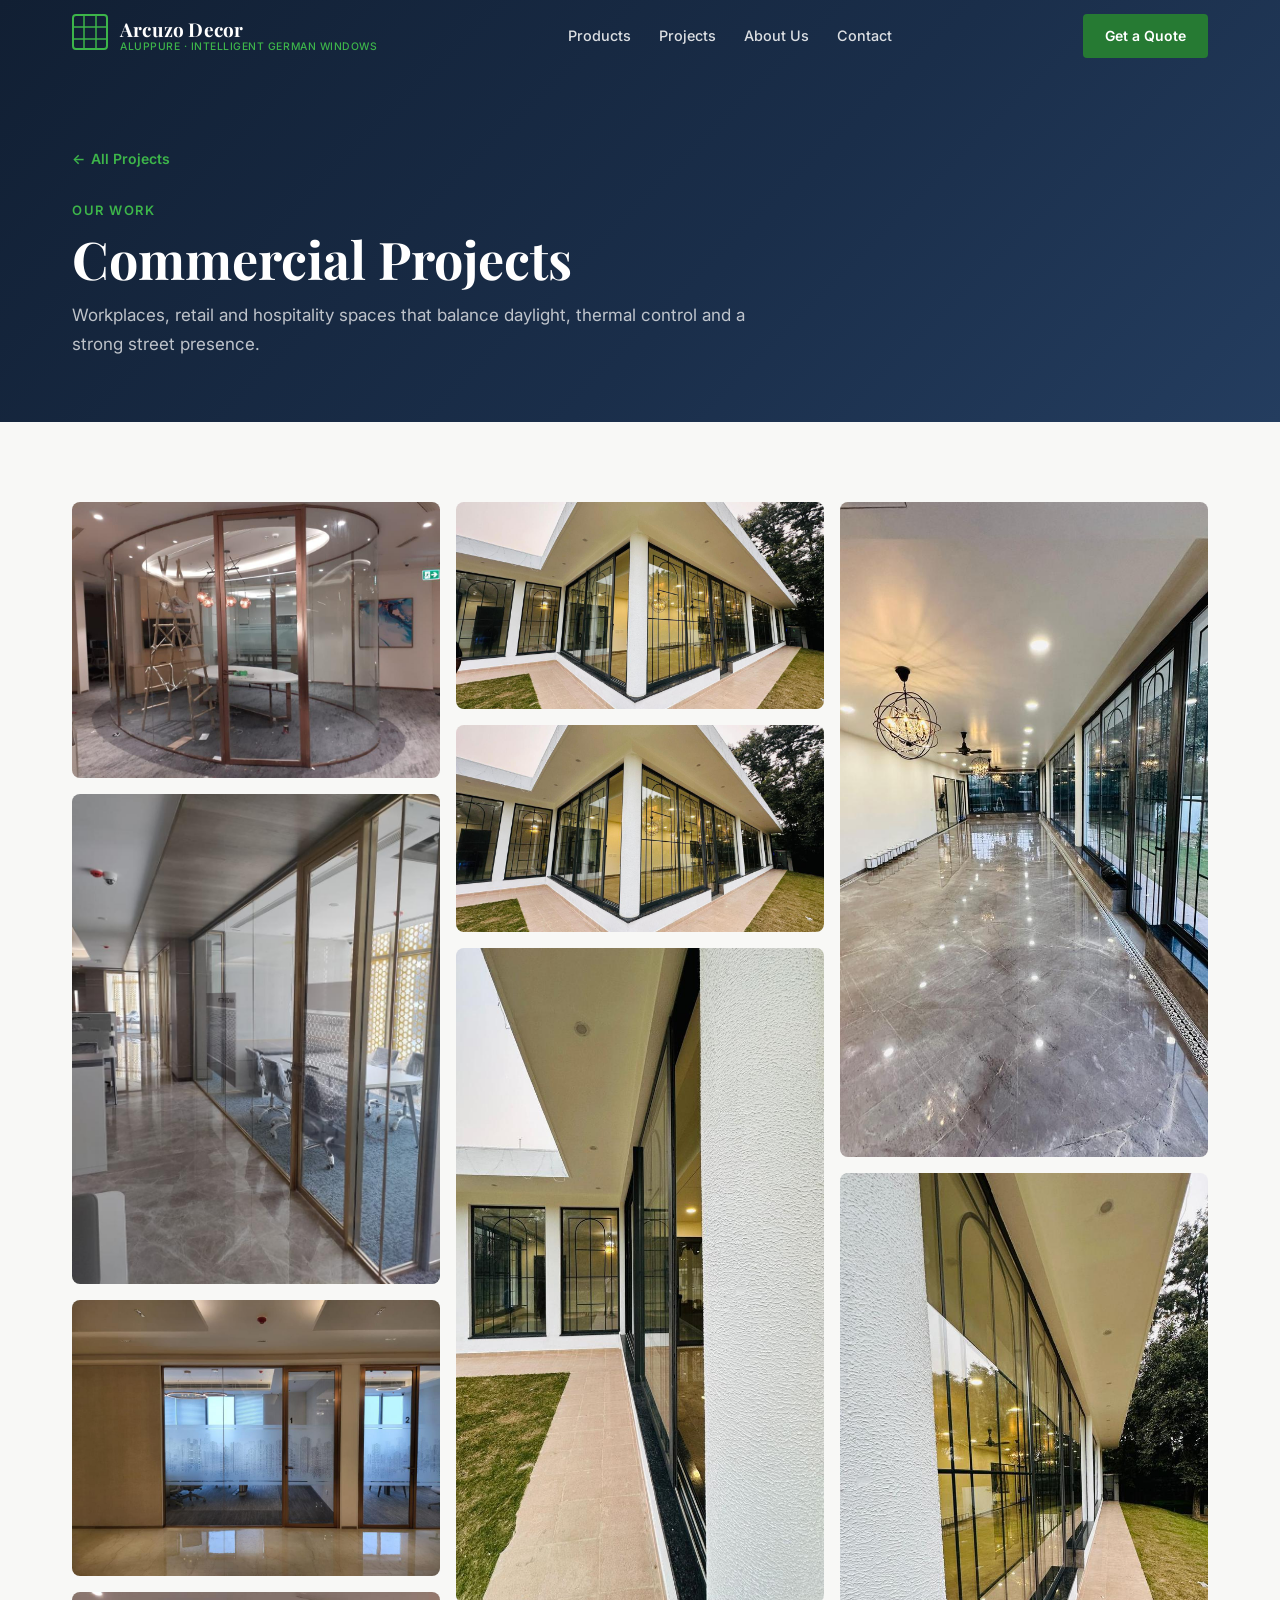
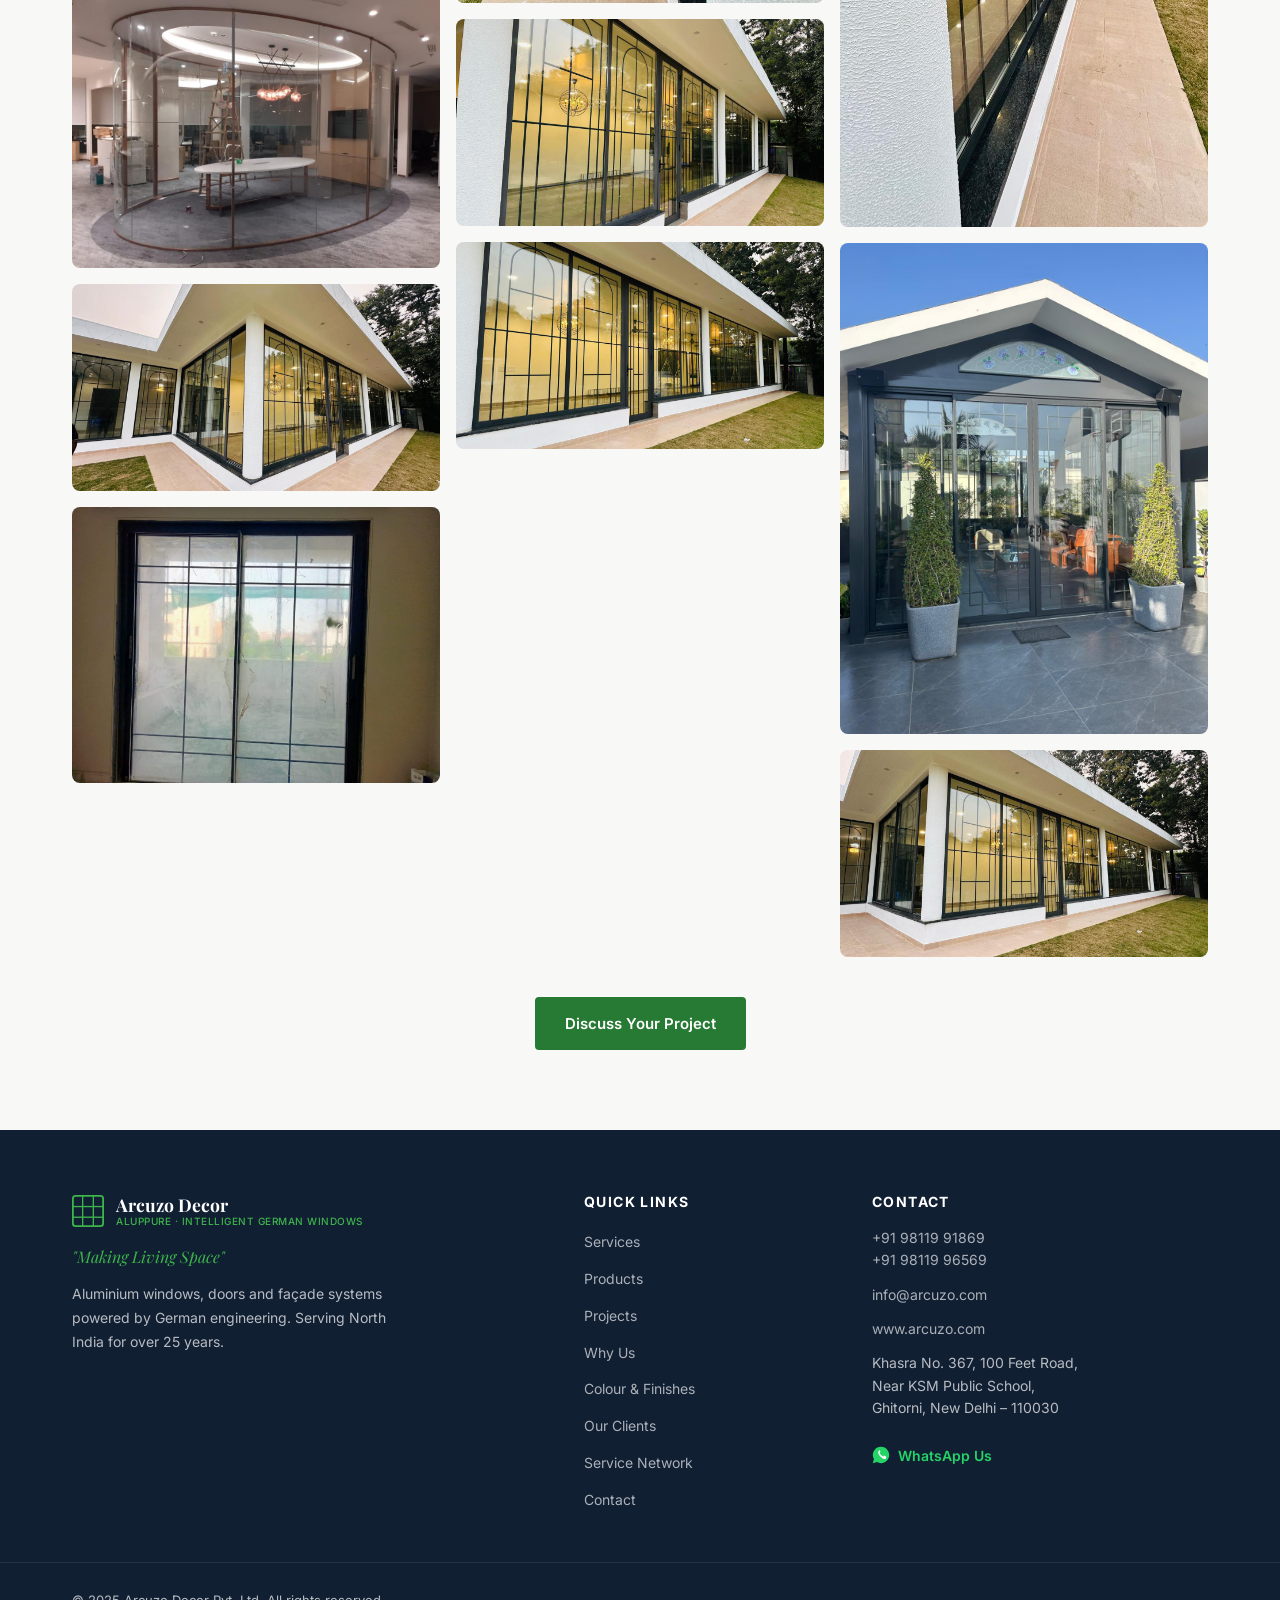
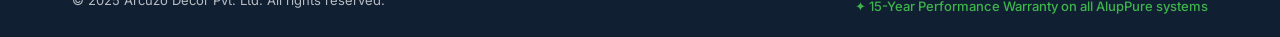
==== commit 782c177b: "added commertial/residential photo galary" ====
--- a/commercialproject.html
+++ b/commercialproject.html
@@ -80,91 +80,145 @@
     </section>
 
     <!-- ═══════════════════════════ PROJECT LIST ════════════════════════════ -->
-    <section class="project-page-list" aria-label="Commercial project list">
+    <section class="project-page-list" aria-label="Commercial project photo gallery">
       <div class="container">
-        <div class="projects-grid">
-
-          <article class="project-card fade-in">
-            <div class="project-card-image">
-              <img
-                src="assets/images/projects/commercial-corporate-headquarters.jpg"
-                alt="Glass corporate headquarters tower rising above a landscaped public plaza"
-                width="1000"
-                height="625"
-                loading="lazy"
-              />
-            </div>
-            <div class="project-card-body">
-              <p class="project-location">Mohali, Punjab</p>
-              <h2 class="project-name">Corporate Headquarters</h2>
-              <p class="project-desc">
-                A 14-storey curtain-wall headquarters planned for daylight,
-                thermal comfort and a confident civic presence.
-              </p>
-            </div>
-          </article>
-
-          <article class="project-card fade-in">
-            <div class="project-card-image">
-              <img
-                src="assets/images/projects/commercial-business-park.jpg"
-                alt="Low-rise glass office pavilions around a landscaped business park plaza"
-                width="1000"
-                height="625"
-                loading="lazy"
-              />
-            </div>
-            <div class="project-card-body">
-              <p class="project-location">Chandigarh</p>
-              <h2 class="project-name">Business Park</h2>
-              <p class="project-desc">
-                Low-rise office pavilions around a landscaped plaza, with
-                unitised glazing and shaded pedestrian routes.
-              </p>
-            </div>
-          </article>
-
-          <article class="project-card fade-in">
-            <div class="project-card-image">
-              <img
-                src="assets/images/projects/commercial-retail-pavilion.jpg"
-                alt="Flagship retail pavilion at dusk with a glowing glass storefront and deep canopy"
-                width="1000"
-                height="625"
-                loading="lazy"
-              />
-            </div>
-            <div class="project-card-body">
-              <p class="project-location">Ludhiana, Punjab</p>
-              <h2 class="project-name">Retail Pavilion</h2>
-              <p class="project-desc">
-                A flagship retail façade combining structural glazing, a deep
-                canopy and a warm, welcoming shopfront.
-              </p>
-            </div>
-          </article>
-
-          <article class="project-card fade-in">
-            <div class="project-card-image">
-              <img
-                src="assets/images/projects/commercial-hotel-atrium.jpg"
-                alt="Hotel atrium with a multi-storey glass wall, indoor trees and lounge seating"
-                width="1000"
-                height="625"
-                loading="lazy"
-              />
-            </div>
-            <div class="project-card-body">
-              <p class="project-location">Shimla, Himachal Pradesh</p>
-              <h2 class="project-name">Hotel Atrium</h2>
-              <p class="project-desc">
-                A nine-storey atrium enclosed in high-performance curtain
-                wall, balancing daylight with solar control.
-              </p>
-            </div>
-          </article>
-
-        </div><!-- /projects-grid -->
+        <div class="project-gallery">
+          <a class="gallery-link" href="assets/images/projects/commercial/commercial-01.jpeg" aria-label="View larger: Curved glass meeting room with bronze frames inside a commercial office fit-out">
+            <img
+              src="assets/images/projects/commercial/commercial-01.jpeg"
+              alt="Curved glass meeting room with bronze frames inside a commercial office fit-out"
+              width="1024"
+              height="768"
+              loading="lazy"
+            />
+          </a>
+          <a class="gallery-link" href="assets/images/projects/commercial/commercial-02.jpeg" aria-label="View larger: Office corridor lined with bronze-framed glass partitions and meeting rooms">
+            <img
+              src="assets/images/projects/commercial/commercial-02.jpeg"
+              alt="Office corridor lined with bronze-framed glass partitions and meeting rooms"
+              width="769"
+              height="1024"
+              loading="lazy"
+            />
+          </a>
+          <a class="gallery-link" href="assets/images/projects/commercial/commercial-03.jpeg" aria-label="View larger: Bronze-framed glass office partitions with a frosted cityscape film">
+            <img
+              src="assets/images/projects/commercial/commercial-03.jpeg"
+              alt="Bronze-framed glass office partitions with a frosted cityscape film"
+              width="1024"
+              height="768"
+              loading="lazy"
+            />
+          </a>
+          <a class="gallery-link" href="assets/images/projects/commercial/commercial-04.jpeg" aria-label="View larger: Another view of the curved glass meeting room with bronze frames and a round table">
+            <img
+              src="assets/images/projects/commercial/commercial-04.jpeg"
+              alt="Another view of the curved glass meeting room with bronze frames and a round table"
+              width="1024"
+              height="768"
+              loading="lazy"
+            />
+          </a>
+          <a class="gallery-link" href="assets/images/projects/commercial/commercial-05.jpeg" aria-label="View larger: White commercial building with black steel-framed glazing and arched mullions">
+            <img
+              src="assets/images/projects/commercial/commercial-05.jpeg"
+              alt="White commercial building with black steel-framed glazing and arched mullions"
+              width="1280"
+              height="718"
+              loading="lazy"
+            />
+          </a>
+          <a class="gallery-link" href="assets/images/projects/commercial/commercial-06.jpeg" aria-label="View larger: Black-framed sliding glass door with protective film during installation">
+            <img
+              src="assets/images/projects/commercial/commercial-06.jpeg"
+              alt="Black-framed sliding glass door with protective film during installation"
+              width="1280"
+              height="960"
+              loading="lazy"
+            />
+          </a>
+          <a class="gallery-link" href="assets/images/projects/commercial/commercial-07.jpeg" aria-label="View larger: Commercial building exterior with black steel-framed glass walls on a landscaped corner">
+            <img
+              src="assets/images/projects/commercial/commercial-07.jpeg"
+              alt="Commercial building exterior with black steel-framed glass walls on a landscaped corner"
+              width="1280"
+              height="720"
+              loading="lazy"
+            />
+          </a>
+          <a class="gallery-link" href="assets/images/projects/commercial/commercial-08.jpeg" aria-label="View larger: White rendered commercial building wrapped in black steel-framed glazing">
+            <img
+              src="assets/images/projects/commercial/commercial-08.jpeg"
+              alt="White rendered commercial building wrapped in black steel-framed glazing"
+              width="1280"
+              height="720"
+              loading="lazy"
+            />
+          </a>
+          <a class="gallery-link" href="assets/images/projects/commercial/commercial-09.jpeg" aria-label="View larger: Narrow side passage beside black-framed glass walls with paving and lawn">
+            <img
+              src="assets/images/projects/commercial/commercial-09.jpeg"
+              alt="Narrow side passage beside black-framed glass walls with paving and lawn"
+              width="720"
+              height="1280"
+              loading="lazy"
+            />
+          </a>
+          <a class="gallery-link" href="assets/images/projects/commercial/commercial-10.jpeg" aria-label="View larger: Black steel-framed glazing reflecting a chandelier in a commercial hall">
+            <img
+              src="assets/images/projects/commercial/commercial-10.jpeg"
+              alt="Black steel-framed glazing reflecting a chandelier in a commercial hall"
+              width="1280"
+              height="720"
+              loading="lazy"
+            />
+          </a>
+          <a class="gallery-link" href="assets/images/projects/commercial/commercial-11.jpeg" aria-label="View larger: Elevation of a commercial building with tall black-framed arched glazing">
+            <img
+              src="assets/images/projects/commercial/commercial-11.jpeg"
+              alt="Elevation of a commercial building with tall black-framed arched glazing"
+              width="1280"
+              height="720"
+              loading="lazy"
+            />
+          </a>
+          <a class="gallery-link" href="assets/images/projects/commercial/commercial-12.jpeg" aria-label="View larger: Long commercial hall with polished marble flooring, chandeliers and full-height glazing">
+            <img
+              src="assets/images/projects/commercial/commercial-12.jpeg"
+              alt="Long commercial hall with polished marble flooring, chandeliers and full-height glazing"
+              width="720"
+              height="1280"
+              loading="lazy"
+            />
+          </a>
+          <a class="gallery-link" href="assets/images/projects/commercial/commercial-13.jpeg" aria-label="View larger: Side walkway along a black-framed glass wall and landscaped garden">
+            <img
+              src="assets/images/projects/commercial/commercial-13.jpeg"
+              alt="Side walkway along a black-framed glass wall and landscaped garden"
+              width="720"
+              height="1280"
+              loading="lazy"
+            />
+          </a>
+          <a class="gallery-link" href="assets/images/projects/commercial/commercial-14.jpeg" aria-label="View larger: Entrance with black-framed sliding doors, decorative fanlight and potted topiary">
+            <img
+              src="assets/images/projects/commercial/commercial-14.jpeg"
+              alt="Entrance with black-framed sliding doors, decorative fanlight and potted topiary"
+              width="960"
+              height="1280"
+              loading="lazy"
+            />
+          </a>
+          <a class="gallery-link" href="assets/images/projects/commercial/commercial-15.jpeg" aria-label="View larger: Corner view of a white commercial building with black steel-framed glass walls">
+            <img
+              src="assets/images/projects/commercial/commercial-15.jpeg"
+              alt="Corner view of a white commercial building with black steel-framed glass walls"
+              width="1280"
+              height="720"
+              loading="lazy"
+            />
+          </a>
+        </div><!-- /project-gallery -->
 
         <div class="projects-cta text-center">
           <a href="index.html#contact" class="btn btn-primary">Discuss Your Project</a>
@@ -256,6 +310,23 @@
     </div>
   </footer>
 
+  <!-- ═══════════════════════════ PHOTO LIGHTBOX ═══════════════════════════ -->
+  <div class="lightbox" id="photo-lightbox" role="dialog" aria-modal="true" aria-label="Commercial project photo viewer" hidden>
+    <button type="button" class="lightbox-btn lightbox-close" aria-label="Close photo viewer">
+      <span aria-hidden="true">×</span>
+    </button>
+    <button type="button" class="lightbox-btn lightbox-prev" aria-label="Previous photo">
+      <span aria-hidden="true">←</span>
+    </button>
+    <figure class="lightbox-figure">
+      <img class="lightbox-image" alt="" />
+      <figcaption class="lightbox-caption" aria-live="polite"></figcaption>
+    </figure>
+    <button type="button" class="lightbox-btn lightbox-next" aria-label="Next photo">
+      <span aria-hidden="true">→</span>
+    </button>
+  </div>
+
   <script src="js/main.js"></script>
 </body>
 </html>
--- a/css/style.css
+++ b/css/style.css
@@ -833,6 +833,140 @@
   gap: 2rem;
 }
 
+/* Residential photo gallery (masonry-style columns preserve each photo's ratio) */
+.project-gallery {
+  columns: 3;
+  column-gap: 1rem;
+}
+
+.project-gallery a {
+  display: block;
+  margin-bottom: 1rem;
+  border-radius: var(--radius-md);
+  break-inside: avoid;
+  cursor: zoom-in;
+}
+
+.project-gallery a:focus-visible {
+  outline: 3px solid var(--green-ink);
+  outline-offset: 3px;
+}
+
+.project-gallery img {
+  display: block;
+  width: 100%;
+  height: auto;
+  border-radius: var(--radius-md);
+}
+
+/* Photo lightbox */
+body.lightbox-open {
+  overflow: hidden;
+}
+
+.lightbox {
+  position: fixed;
+  inset: 0;
+  z-index: 2000;
+  display: flex;
+  align-items: center;
+  justify-content: center;
+  gap: 1rem;
+  padding: clamp(3.5rem, 7vw, 5rem) clamp(1rem, 5vw, 4.5rem);
+  background: rgba(9, 16, 26, 0.94);
+  -webkit-backdrop-filter: blur(4px);
+  backdrop-filter: blur(4px);
+}
+
+.lightbox[hidden] {
+  display: none;
+}
+
+.lightbox-figure {
+  margin: 0;
+  display: flex;
+  flex-direction: column;
+  align-items: center;
+  gap: 0.75rem;
+  max-width: 100%;
+  max-height: 100%;
+}
+
+.lightbox-image {
+  max-width: 100%;
+  max-height: calc(100vh - 9rem);
+  width: auto;
+  height: auto;
+  object-fit: contain;
+  border-radius: var(--radius-sm);
+  box-shadow: 0 24px 80px rgba(0, 0, 0, 0.5);
+}
+
+.lightbox-caption {
+  color: rgba(255, 255, 255, 0.7);
+  font-size: 0.8125rem;
+  font-weight: 500;
+  letter-spacing: 0.08em;
+}
+
+.lightbox-btn {
+  flex-shrink: 0;
+  display: inline-flex;
+  align-items: center;
+  justify-content: center;
+  width: 46px;
+  height: 46px;
+  border-radius: 50%;
+  border: 1px solid rgba(255, 255, 255, 0.25);
+  background: rgba(255, 255, 255, 0.08);
+  color: var(--white);
+  font-size: 1.5rem;
+  line-height: 1;
+  cursor: pointer;
+  transition: background var(--transition), border-color var(--transition);
+}
+
+.lightbox-btn:hover {
+  background: rgba(255, 255, 255, 0.18);
+  border-color: rgba(255, 255, 255, 0.5);
+}
+
+.lightbox-btn:focus-visible {
+  outline: 2px solid var(--green);
+  outline-offset: 3px;
+}
+
+.lightbox-close {
+  position: absolute;
+  top: 1rem;
+  right: 1rem;
+}
+
+@media (max-width: 640px) {
+  .lightbox {
+    padding: 4rem 1rem 6rem;
+  }
+
+  .lightbox-image,
+  .lightbox-figure {
+    max-height: calc(100vh - 12rem);
+  }
+
+  .lightbox-prev,
+  .lightbox-next {
+    position: absolute;
+    bottom: 1.5rem;
+  }
+
+  .lightbox-prev {
+    left: calc(50% - 3.5rem);
+  }
+
+  .lightbox-next {
+    right: calc(50% - 3.5rem);
+  }
+}
+
 .project-card {
   background: var(--white);
   border: 1px solid var(--border);
@@ -1309,6 +1443,16 @@
   object-fit: contain;
 }
 
+/* Square emblem logos get a little more height so they stay legible */
+.client-logo--tall {
+  max-width: 56px;
+  max-height: 56px;
+}
+
+.client-card:has(.client-logo--tall) .client-logo-wrap {
+  height: 56px;
+}
+
 .client-name {
   display: flex;
   align-items: center;
@@ -1340,6 +1484,13 @@
     max-width: 100px;
     max-height: 36px;
   }
+
+  .client-logo--tall {
+    max-width: 44px;
+    max-height: 44px;
+  }
+
+  .client-card:has(.client-logo--tall) .client-logo-wrap { height: 44px; }
 
   .client-name { font-size: 0.8125rem; }
 
@@ -1831,6 +1982,10 @@
     grid-template-columns: repeat(2, minmax(0, 1fr));
   }
 
+  .project-gallery {
+    columns: 2;
+  }
+
   .footer-inner {
     grid-template-columns: 1fr 1fr;
   }
@@ -1963,6 +2118,10 @@
     grid-template-columns: 1fr 1fr;
   }
 
+  .project-gallery {
+    columns: 1;
+  }
+
   .header-actions .btn-sm {
     display: none;
   }
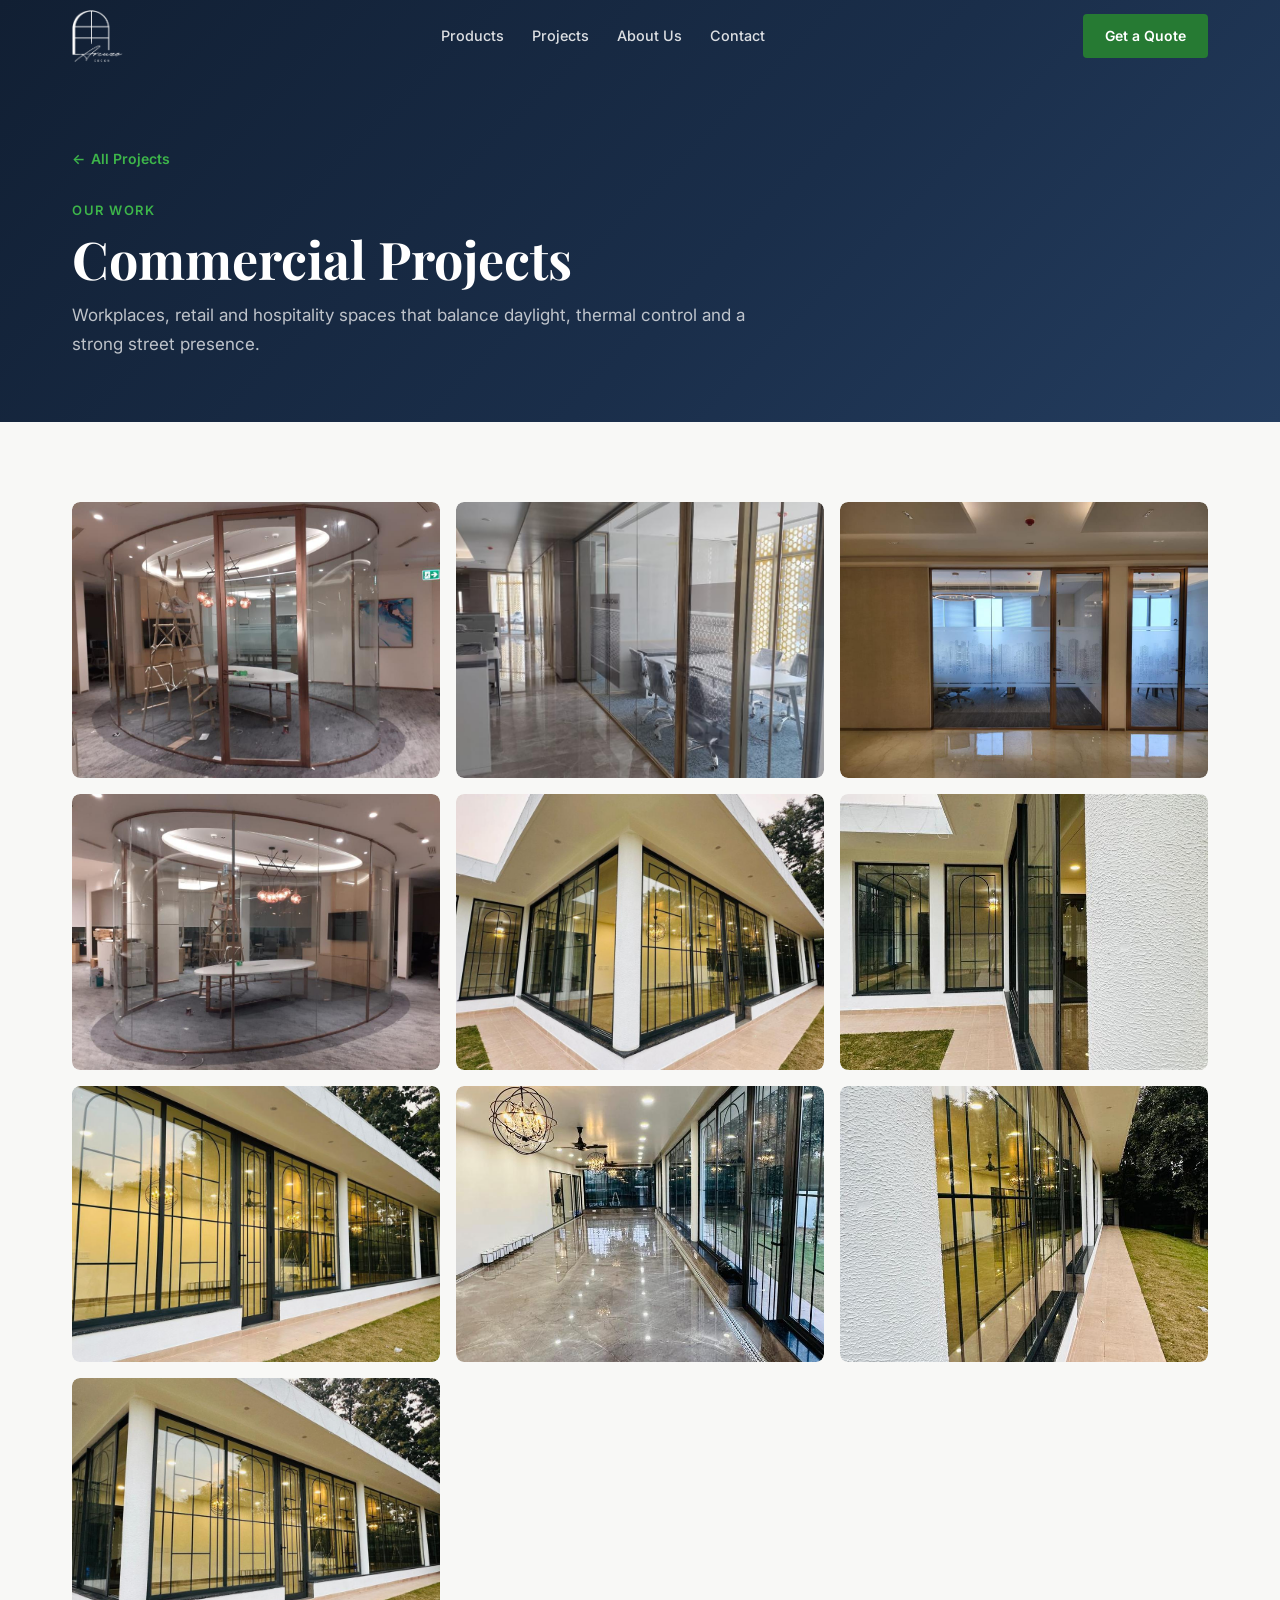
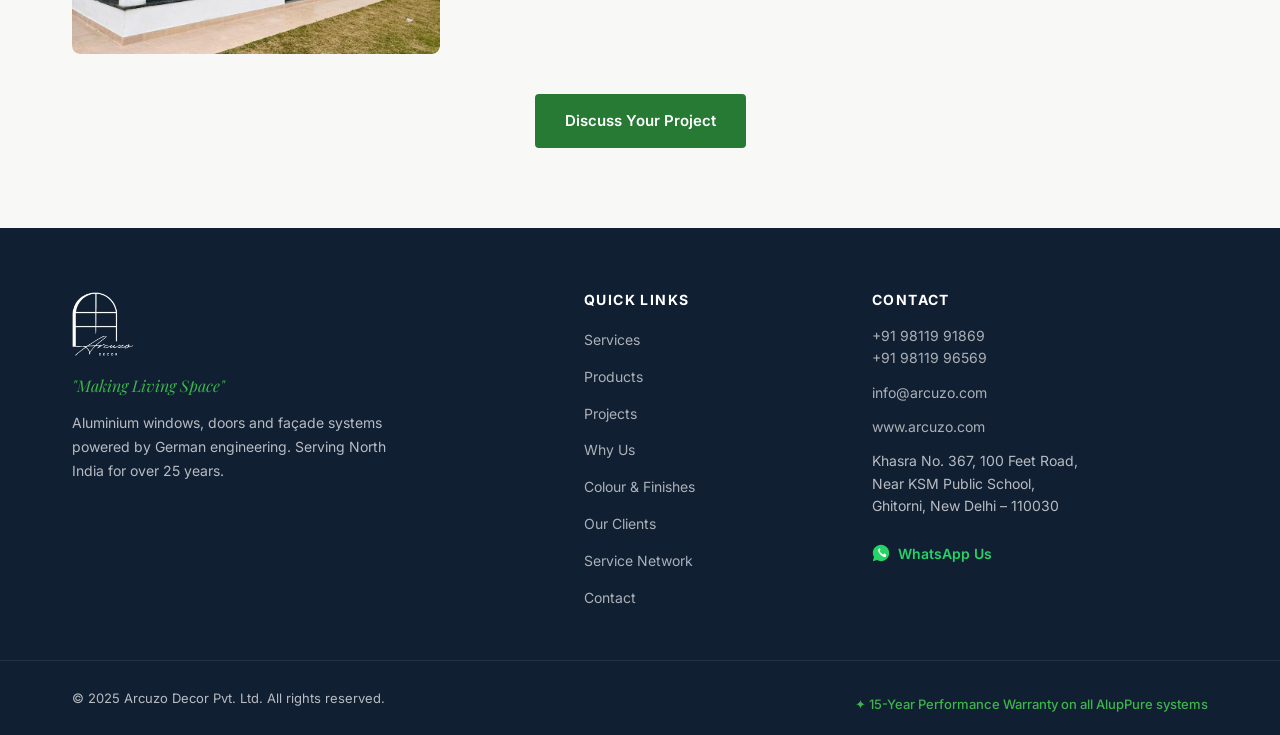
==== commit ce442294: "improvements in images and UI/UX" ====
--- a/commercialproject.html
+++ b/commercialproject.html
@@ -5,6 +5,7 @@
   <meta name="viewport" content="width=device-width, initial-scale=1.0" />
   <script>document.documentElement.classList.add('js');</script>
   <title>Commercial Projects – Arcuzo Decor</title>
+  <link rel="icon" type="image/png" href="assets/images/logo/arcuzo-logo-dark.png" />
   <meta name="description" content="Explore Arcuzo Decor's commercial aluminium glazing projects – offices, retail and hospitality spaces across North India." />
   <link rel="preconnect" href="https://fonts.googleapis.com" />
   <link rel="preconnect" href="https://fonts.gstatic.com" crossorigin />
@@ -20,19 +21,13 @@
     <div class="header-inner container">
 
       <a href="index.html#hero" class="logo" aria-label="Arcuzo Decor – Home">
-        <span class="logo-icon" aria-hidden="true">
-          <svg width="36" height="36" viewBox="0 0 36 36" fill="none" xmlns="http://www.w3.org/2000/svg" focusable="false">
-            <rect x="1" y="1" width="34" height="34" rx="3" stroke="#3db54a" stroke-width="2"/>
-            <line x1="12" y1="1" x2="12" y2="35" stroke="#3db54a" stroke-width="1.5"/>
-            <line x1="24" y1="1" x2="24" y2="35" stroke="#3db54a" stroke-width="1.5"/>
-            <line x1="1" y1="13" x2="35" y2="13" stroke="#3db54a" stroke-width="1.5"/>
-            <line x1="1" y1="25" x2="35" y2="25" stroke="#3db54a" stroke-width="1.5"/>
-          </svg>
-        </span>
-        <span class="logo-text">
-          <span class="logo-brand">Arcuzo Decor</span>
-          <span class="logo-sub">AlupPure · Intelligent German Windows</span>
-        </span>
+        <img
+          class="logo-img"
+          src="assets/images/logo/arcuzo-logo-light.png"
+          alt="Arcuzo Decor"
+          width="444"
+          height="455"
+        />
       </a>
 
       <nav id="main-nav" aria-label="Main navigation">
@@ -82,143 +77,19 @@
     <!-- ═══════════════════════════ PROJECT LIST ════════════════════════════ -->
     <section class="project-page-list" aria-label="Commercial project photo gallery">
       <div class="container">
-        <div class="project-gallery">
-          <a class="gallery-link" href="assets/images/projects/commercial/commercial-01.jpeg" aria-label="View larger: Curved glass meeting room with bronze frames inside a commercial office fit-out">
-            <img
-              src="assets/images/projects/commercial/commercial-01.jpeg"
-              alt="Curved glass meeting room with bronze frames inside a commercial office fit-out"
-              width="1024"
-              height="768"
-              loading="lazy"
-            />
-          </a>
-          <a class="gallery-link" href="assets/images/projects/commercial/commercial-02.jpeg" aria-label="View larger: Office corridor lined with bronze-framed glass partitions and meeting rooms">
-            <img
-              src="assets/images/projects/commercial/commercial-02.jpeg"
-              alt="Office corridor lined with bronze-framed glass partitions and meeting rooms"
-              width="769"
-              height="1024"
-              loading="lazy"
-            />
-          </a>
-          <a class="gallery-link" href="assets/images/projects/commercial/commercial-03.jpeg" aria-label="View larger: Bronze-framed glass office partitions with a frosted cityscape film">
-            <img
-              src="assets/images/projects/commercial/commercial-03.jpeg"
-              alt="Bronze-framed glass office partitions with a frosted cityscape film"
-              width="1024"
-              height="768"
-              loading="lazy"
-            />
-          </a>
-          <a class="gallery-link" href="assets/images/projects/commercial/commercial-04.jpeg" aria-label="View larger: Another view of the curved glass meeting room with bronze frames and a round table">
-            <img
-              src="assets/images/projects/commercial/commercial-04.jpeg"
-              alt="Another view of the curved glass meeting room with bronze frames and a round table"
-              width="1024"
-              height="768"
-              loading="lazy"
-            />
-          </a>
-          <a class="gallery-link" href="assets/images/projects/commercial/commercial-05.jpeg" aria-label="View larger: White commercial building with black steel-framed glazing and arched mullions">
-            <img
-              src="assets/images/projects/commercial/commercial-05.jpeg"
-              alt="White commercial building with black steel-framed glazing and arched mullions"
-              width="1280"
-              height="718"
-              loading="lazy"
-            />
-          </a>
-          <a class="gallery-link" href="assets/images/projects/commercial/commercial-06.jpeg" aria-label="View larger: Black-framed sliding glass door with protective film during installation">
-            <img
-              src="assets/images/projects/commercial/commercial-06.jpeg"
-              alt="Black-framed sliding glass door with protective film during installation"
-              width="1280"
-              height="960"
-              loading="lazy"
-            />
-          </a>
-          <a class="gallery-link" href="assets/images/projects/commercial/commercial-07.jpeg" aria-label="View larger: Commercial building exterior with black steel-framed glass walls on a landscaped corner">
-            <img
-              src="assets/images/projects/commercial/commercial-07.jpeg"
-              alt="Commercial building exterior with black steel-framed glass walls on a landscaped corner"
-              width="1280"
-              height="720"
-              loading="lazy"
-            />
-          </a>
-          <a class="gallery-link" href="assets/images/projects/commercial/commercial-08.jpeg" aria-label="View larger: White rendered commercial building wrapped in black steel-framed glazing">
-            <img
-              src="assets/images/projects/commercial/commercial-08.jpeg"
-              alt="White rendered commercial building wrapped in black steel-framed glazing"
-              width="1280"
-              height="720"
-              loading="lazy"
-            />
-          </a>
-          <a class="gallery-link" href="assets/images/projects/commercial/commercial-09.jpeg" aria-label="View larger: Narrow side passage beside black-framed glass walls with paving and lawn">
-            <img
-              src="assets/images/projects/commercial/commercial-09.jpeg"
-              alt="Narrow side passage beside black-framed glass walls with paving and lawn"
-              width="720"
-              height="1280"
-              loading="lazy"
-            />
-          </a>
-          <a class="gallery-link" href="assets/images/projects/commercial/commercial-10.jpeg" aria-label="View larger: Black steel-framed glazing reflecting a chandelier in a commercial hall">
-            <img
-              src="assets/images/projects/commercial/commercial-10.jpeg"
-              alt="Black steel-framed glazing reflecting a chandelier in a commercial hall"
-              width="1280"
-              height="720"
-              loading="lazy"
-            />
-          </a>
-          <a class="gallery-link" href="assets/images/projects/commercial/commercial-11.jpeg" aria-label="View larger: Elevation of a commercial building with tall black-framed arched glazing">
-            <img
-              src="assets/images/projects/commercial/commercial-11.jpeg"
-              alt="Elevation of a commercial building with tall black-framed arched glazing"
-              width="1280"
-              height="720"
-              loading="lazy"
-            />
-          </a>
-          <a class="gallery-link" href="assets/images/projects/commercial/commercial-12.jpeg" aria-label="View larger: Long commercial hall with polished marble flooring, chandeliers and full-height glazing">
-            <img
-              src="assets/images/projects/commercial/commercial-12.jpeg"
-              alt="Long commercial hall with polished marble flooring, chandeliers and full-height glazing"
-              width="720"
-              height="1280"
-              loading="lazy"
-            />
-          </a>
-          <a class="gallery-link" href="assets/images/projects/commercial/commercial-13.jpeg" aria-label="View larger: Side walkway along a black-framed glass wall and landscaped garden">
-            <img
-              src="assets/images/projects/commercial/commercial-13.jpeg"
-              alt="Side walkway along a black-framed glass wall and landscaped garden"
-              width="720"
-              height="1280"
-              loading="lazy"
-            />
-          </a>
-          <a class="gallery-link" href="assets/images/projects/commercial/commercial-14.jpeg" aria-label="View larger: Entrance with black-framed sliding doors, decorative fanlight and potted topiary">
-            <img
-              src="assets/images/projects/commercial/commercial-14.jpeg"
-              alt="Entrance with black-framed sliding doors, decorative fanlight and potted topiary"
-              width="960"
-              height="1280"
-              loading="lazy"
-            />
-          </a>
-          <a class="gallery-link" href="assets/images/projects/commercial/commercial-15.jpeg" aria-label="View larger: Corner view of a white commercial building with black steel-framed glass walls">
-            <img
-              src="assets/images/projects/commercial/commercial-15.jpeg"
-              alt="Corner view of a white commercial building with black steel-framed glass walls"
-              width="1280"
-              height="720"
-              loading="lazy"
-            />
-          </a>
-        </div><!-- /project-gallery -->
+        <div
+          class="project-gallery"
+          data-gallery-dir="assets/images/projects/commercial"
+          data-gallery-prefix="commercial"
+          data-gallery-ext="jpeg"
+          data-gallery-label="Commercial"
+          data-gallery-max="60"
+          aria-busy="true"
+        ></div><!-- /project-gallery -->
+
+        <noscript>
+          <p class="gallery-noscript">Please enable JavaScript to view the commercial project photo gallery.</p>
+        </noscript>
 
         <div class="projects-cta text-center">
           <a href="index.html#contact" class="btn btn-primary">Discuss Your Project</a>
@@ -235,17 +106,13 @@
 
       <div class="footer-brand">
         <a href="index.html#hero" class="footer-logo" aria-label="Arcuzo Decor – Home">
-          <svg width="32" height="32" viewBox="0 0 36 36" fill="none" xmlns="http://www.w3.org/2000/svg" aria-hidden="true" focusable="false">
-            <rect x="1" y="1" width="34" height="34" rx="3" stroke="#3db54a" stroke-width="2"/>
-            <line x1="12" y1="1" x2="12" y2="35" stroke="#3db54a" stroke-width="1.5"/>
-            <line x1="24" y1="1" x2="24" y2="35" stroke="#3db54a" stroke-width="1.5"/>
-            <line x1="1" y1="13" x2="35" y2="13" stroke="#3db54a" stroke-width="1.5"/>
-            <line x1="1" y1="25" x2="35" y2="25" stroke="#3db54a" stroke-width="1.5"/>
-          </svg>
-          <span class="footer-logo-text">
-            <span>Arcuzo Decor</span>
-            <span class="footer-logo-sub">AlupPure · Intelligent German Windows</span>
-          </span>
+          <img
+            class="footer-logo-img"
+            src="assets/images/logo/arcuzo-logo-light.png"
+            alt="Arcuzo Decor"
+            width="444"
+            height="455"
+          />
         </a>
         <p class="footer-tagline">"Making Living Space"</p>
         <p class="footer-desc">
--- a/css/style.css
+++ b/css/style.css
@@ -258,26 +258,10 @@
   flex-shrink: 0;
 }
 
-.logo-text {
-  display: flex;
-  flex-direction: column;
-  line-height: 1.15;
-}
-
-.logo-brand {
-  font-family: 'Playfair Display', serif;
-  font-size: 1.1875rem;
-  font-weight: 700;
-  color: var(--white);
-  letter-spacing: 0.01em;
-}
-
-.logo-sub {
-  font-size: 0.65rem;
-  color: var(--green);
-  font-weight: 500;
-  letter-spacing: 0.05em;
-  text-transform: uppercase;
+.logo-img {
+  display: block;
+  height: 52px;
+  width: auto;
 }
 
 /* Nav */
@@ -371,7 +355,7 @@
   z-index: 0;
 }
 
-.hero-video {
+.hero-image {
   width: 100%;
   height: 100%;
   object-fit: cover;
@@ -833,17 +817,31 @@
   gap: 2rem;
 }
 
-/* Residential photo gallery (masonry-style columns preserve each photo's ratio) */
+/* Project photo gallery – uniform tiles, images cropped to fill */
 .project-gallery {
-  columns: 3;
-  column-gap: 1rem;
+  display: grid;
+  grid-template-columns: repeat(3, minmax(0, 1fr));
+  gap: 1rem;
+}
+
+/* Reserve space while the dynamic gallery discovers its photos */
+.project-gallery[aria-busy="true"] {
+  min-height: 50vh;
+}
+
+.gallery-noscript {
+  text-align: center;
+  color: var(--text-muted);
+  padding: 3rem 0;
 }
 
 .project-gallery a {
   display: block;
-  margin-bottom: 1rem;
+  position: relative;
+  aspect-ratio: 4 / 3;
+  overflow: hidden;
   border-radius: var(--radius-md);
-  break-inside: avoid;
+  background: var(--off-white);
   cursor: zoom-in;
 }
 
@@ -855,8 +853,9 @@
 .project-gallery img {
   display: block;
   width: 100%;
-  height: auto;
-  border-radius: var(--radius-md);
+  height: 100%;
+  object-fit: cover;
+  border-radius: inherit;
 }
 
 /* Photo lightbox */
@@ -1834,27 +1833,13 @@
   gap: 0.75rem;
   margin-bottom: 1rem;
   text-decoration: none;
-}
-
-.footer-logo-text {
-  display: flex;
-  flex-direction: column;
-  line-height: 1.2;
-}
-
-.footer-logo-text span:first-child {
-  font-family: 'Playfair Display', serif;
-  font-size: 1.1rem;
-  font-weight: 700;
-  color: var(--white);
-}
-
-.footer-logo-sub {
-  font-size: 0.625rem;
-  color: var(--green);
-  font-weight: 500;
-  letter-spacing: 0.05em;
-  text-transform: uppercase;
+  width: fit-content;
+}
+
+.footer-logo-img {
+  display: block;
+  height: 64px;
+  width: auto;
 }
 
 .footer-tagline {
@@ -1983,7 +1968,7 @@
   }
 
   .project-gallery {
-    columns: 2;
+    grid-template-columns: repeat(2, minmax(0, 1fr));
   }
 
   .footer-inner {
@@ -2000,6 +1985,8 @@
   :root { --header-h: 64px; }
 
   /* Header / Nav */
+  .logo-img { height: 44px; }
+
   .hamburger { display: flex; }
 
   #main-nav {
@@ -2119,11 +2106,15 @@
   }
 
   .project-gallery {
-    columns: 1;
+    grid-template-columns: 1fr;
   }
 
   .header-actions .btn-sm {
     display: none;
+  }
+
+  .footer-logo-img {
+    height: 56px;
   }
 }
 
